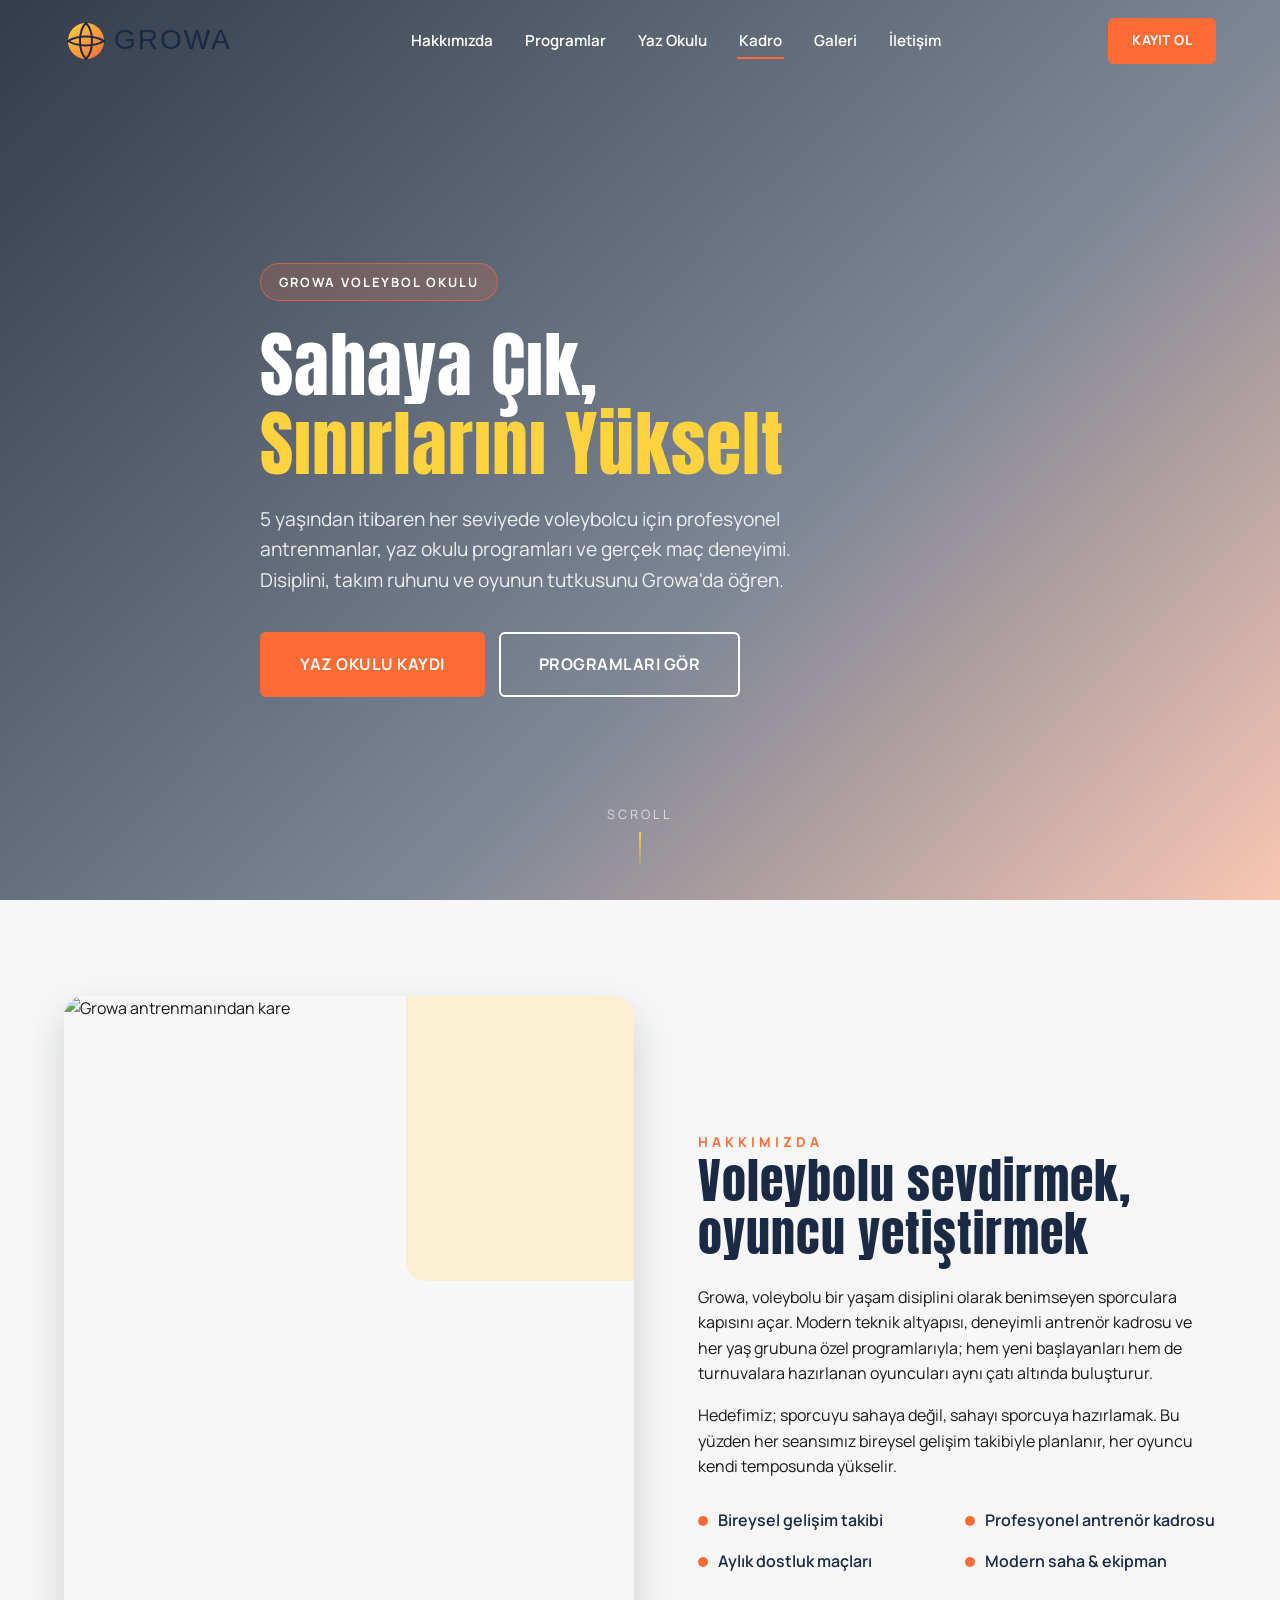
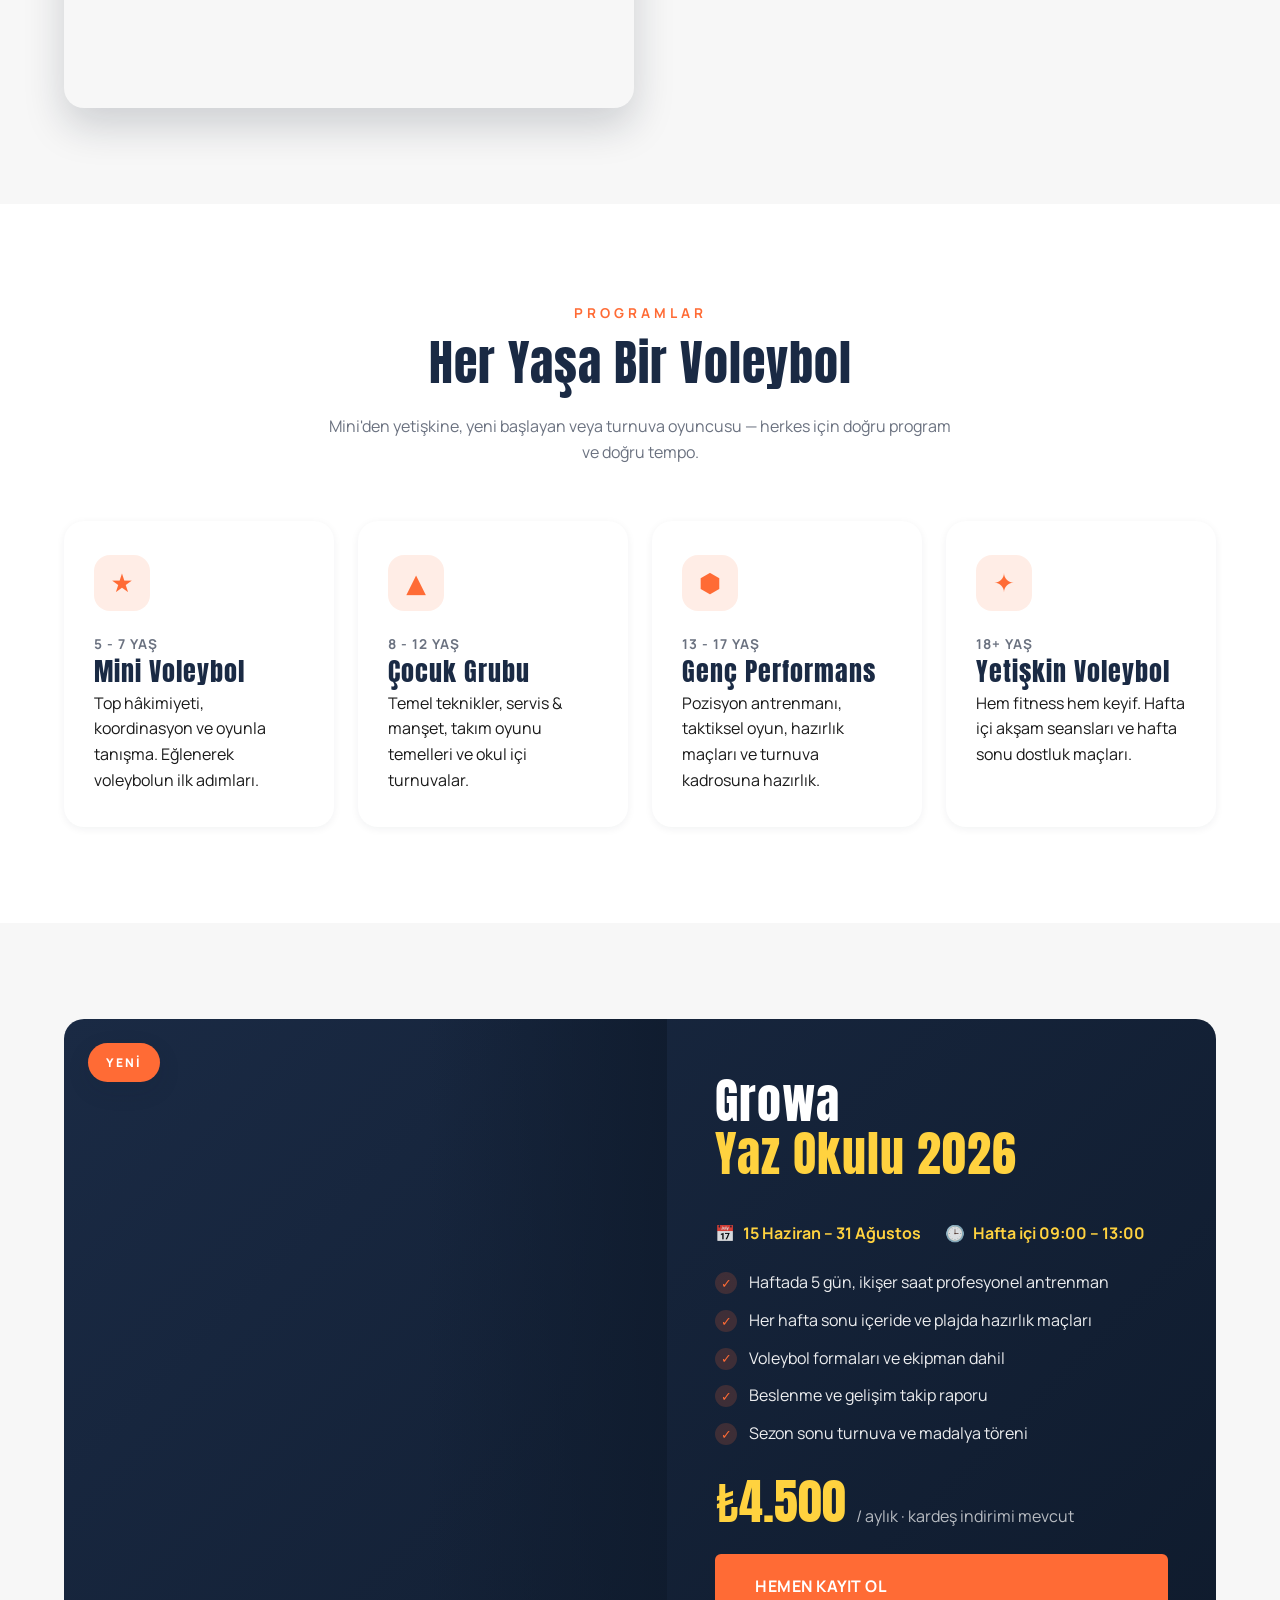
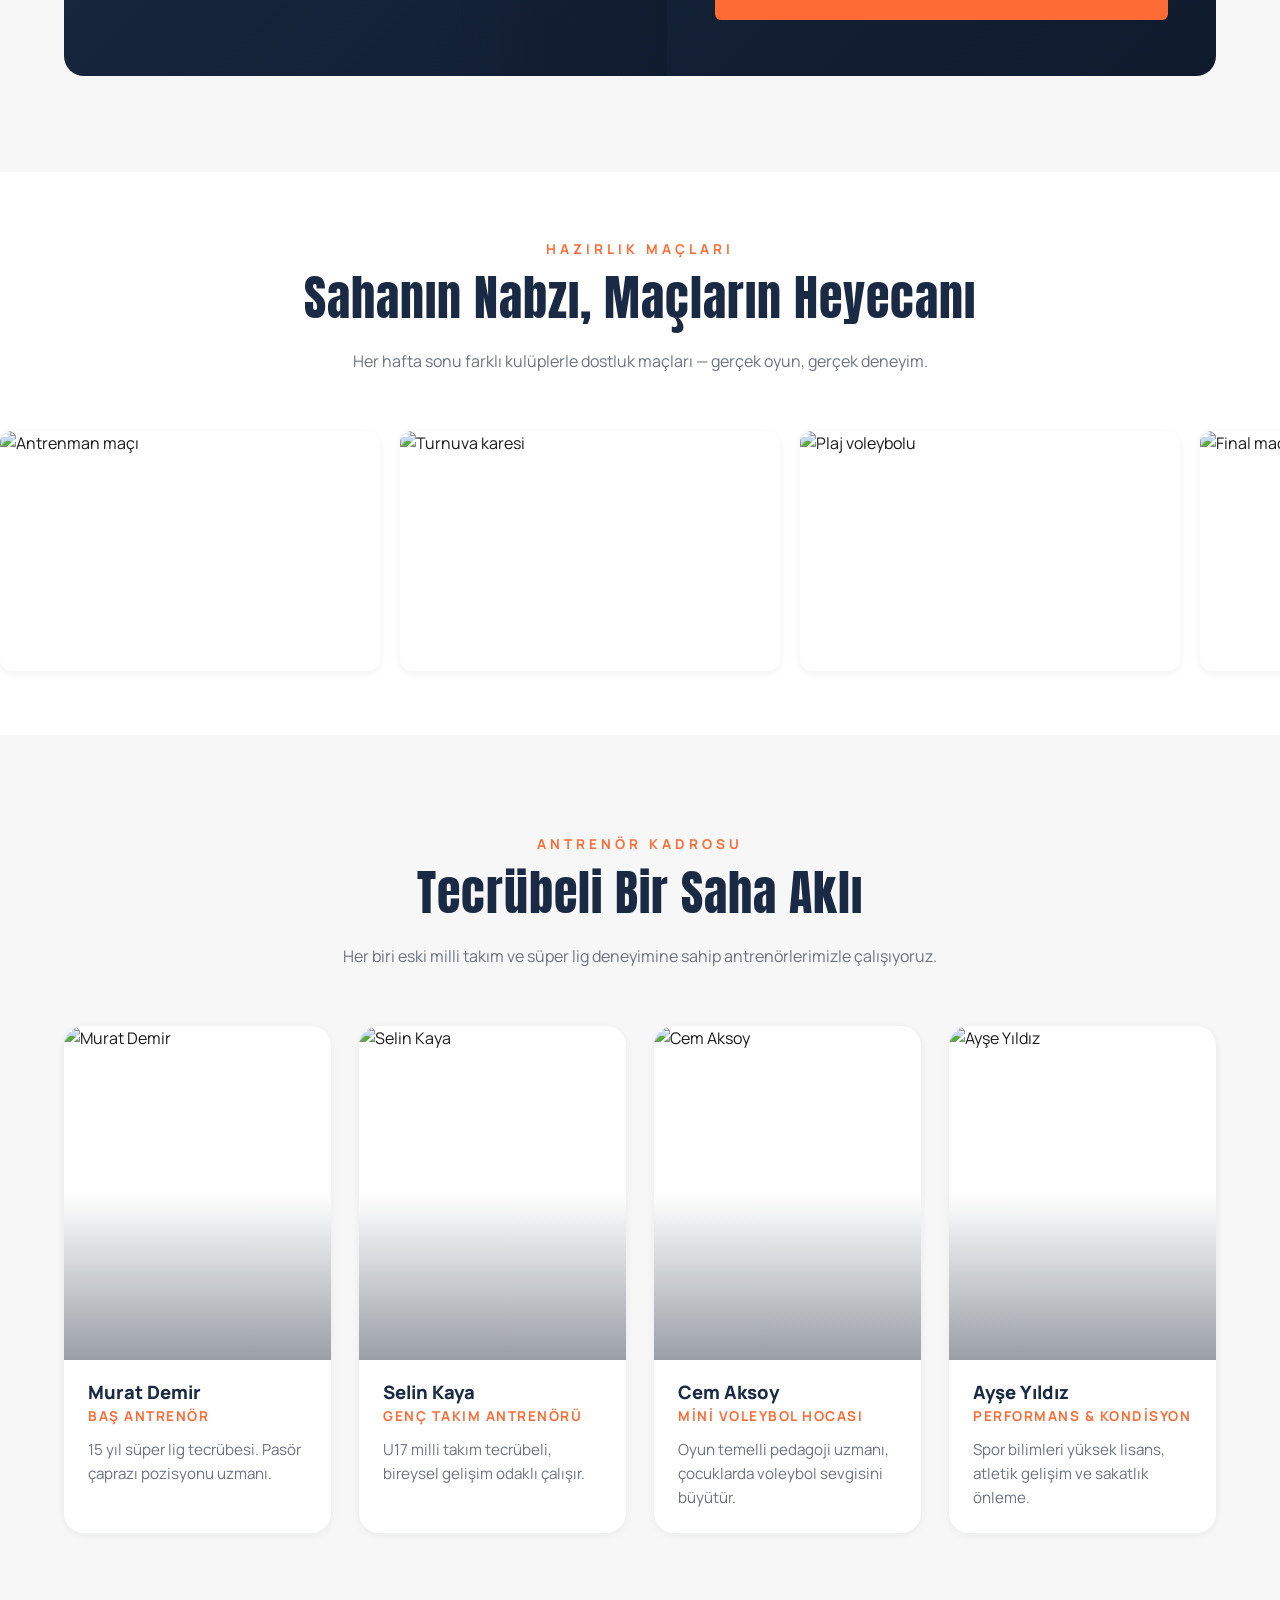
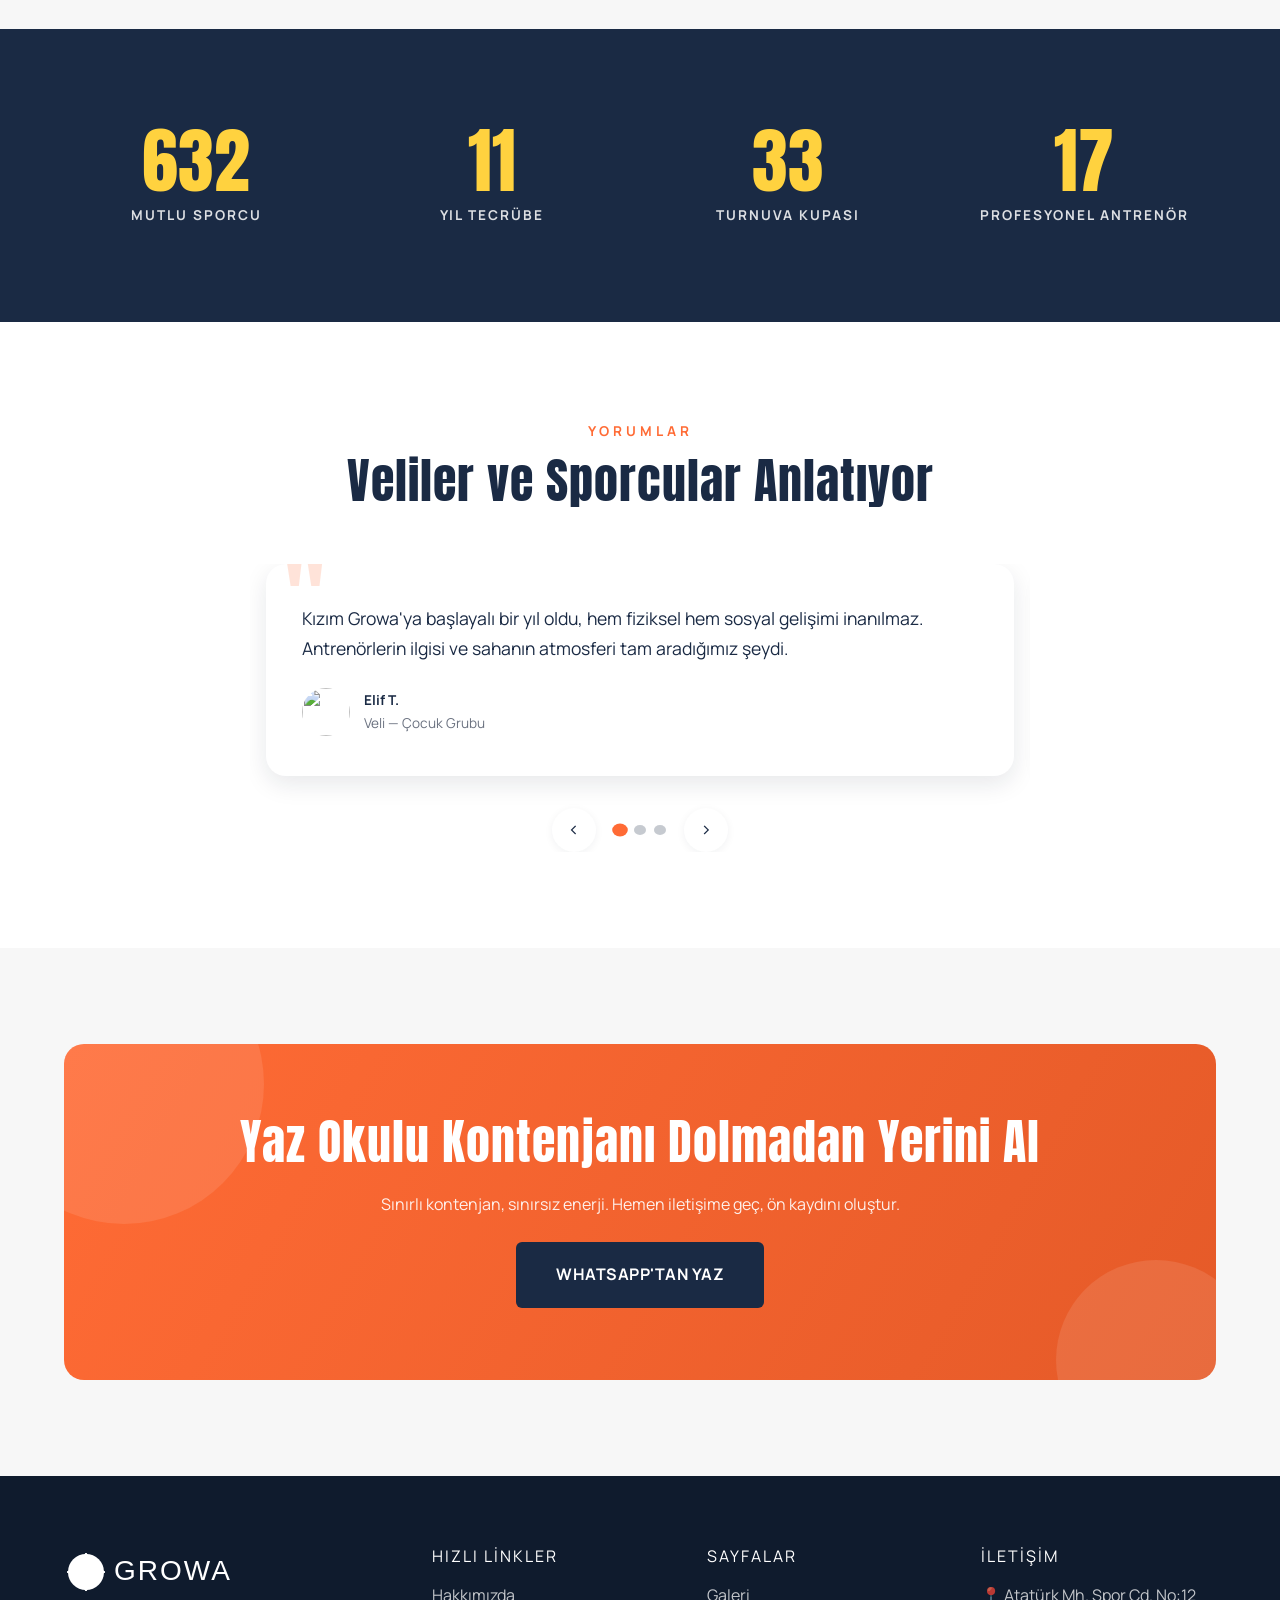
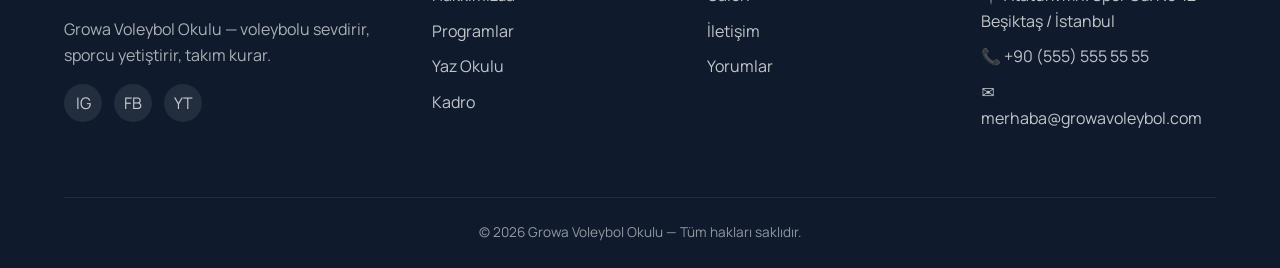
==== index.html @ 10808b4b "feat: Growa Voleybol Okulu statik sitesi (initial) - Hibrit yapı: index.html (scroll), galeri.html (" ====
<!doctype html>
<html lang="tr">
<head>
  <meta charset="utf-8" />
  <meta name="viewport" content="width=device-width, initial-scale=1" />
  <title>Growa Voleybol Okulu — Sahaya Çık, Sınırlarını Yükselt</title>
  <meta name="description" content="Growa Voleybol Okulu — her yaş için profesyonel antrenmanlar, yaz okulu ve hazırlık maçları. Sahaya adım at, voleybolu yaşa." />
  <meta name="theme-color" content="#1A2A44" />

  <link rel="icon" type="image/svg+xml" href="assets/img/logo.svg" />

  <link rel="preconnect" href="https://fonts.googleapis.com">
  <link rel="preconnect" href="https://fonts.gstatic.com" crossorigin>
  <link href="https://fonts.googleapis.com/css2?family=Anton&family=Manrope:wght@400;500;600;700;800&display=swap" rel="stylesheet">

  <link rel="stylesheet" href="assets/css/style.css" />
</head>
<body>

  <!-- ============== NAVBAR ============== -->
  <header class="nav" id="nav">
    <div class="container nav__inner">
      <a href="#hero" class="nav__logo" aria-label="Growa anasayfa">
        <img src="assets/img/logo.svg" alt="Growa" />
      </a>
      <nav class="nav__links" aria-label="Ana menü">
        <a href="#hakkimizda">Hakkımızda</a>
        <a href="#programlar">Programlar</a>
        <a href="#yaz-okulu">Yaz Okulu</a>
        <a href="#kadro">Kadro</a>
        <a href="galeri.html">Galeri</a>
        <a href="iletisim.html">İletişim</a>
      </nav>
      <a href="#yaz-okulu" class="btn btn--primary nav__cta">Kayıt Ol</a>
      <button class="nav__burger" aria-label="Menüyü aç/kapat" aria-expanded="false">
        <span></span><span></span><span></span>
      </button>
    </div>
  </header>

  <!-- ============== HERO ============== -->
  <section class="hero" id="hero">
    <div class="hero__bg" style="background-image:url('https://images.pexels.com/photos/1263348/pexels-photo-1263348.jpeg?auto=compress&cs=tinysrgb&w=1920');"></div>
    <div class="container hero__content">
      <span class="hero__eyebrow reveal">Growa Voleybol Okulu</span>
      <h1 class="reveal" data-delay="1">Sahaya Çık,<br/><span class="accent">Sınırlarını Yükselt</span></h1>
      <p class="hero__lead reveal" data-delay="2">
        5 yaşından itibaren her seviyede voleybolcu için profesyonel antrenmanlar, yaz okulu programları ve
        gerçek maç deneyimi. Disiplini, takım ruhunu ve oyunun tutkusunu Growa'da öğren.
      </p>
      <div class="hero__ctas reveal" data-delay="3">
        <a href="#yaz-okulu" class="btn btn--primary btn--lg">Yaz Okulu Kaydı</a>
        <a href="#programlar" class="btn btn--ghost btn--lg">Programları Gör</a>
      </div>
    </div>
    <div class="hero__scroll" aria-hidden="true">SCROLL</div>
  </section>

  <!-- ============== HAKKIMIZDA ============== -->
  <section class="section" id="hakkimizda">
    <div class="container about">
      <div class="about__media reveal reveal--left">
        <img src="https://images.pexels.com/photos/6203797/pexels-photo-6203797.jpeg?auto=compress&cs=tinysrgb&w=900" alt="Growa antrenmanından kare" />
      </div>
      <div class="about__text reveal reveal--right">
        <span class="eyebrow" style="color:var(--primary);font-weight:700;letter-spacing:4px;text-transform:uppercase;font-size:.85rem;">Hakkımızda</span>
        <h2>Voleybolu sevdirmek,<br/>oyuncu yetiştirmek</h2>
        <p>
          Growa, voleybolu bir yaşam disiplini olarak benimseyen sporculara kapısını açar. Modern teknik altyapısı,
          deneyimli antrenör kadrosu ve her yaş grubuna özel programlarıyla; hem yeni başlayanları hem de
          turnuvalara hazırlanan oyuncuları aynı çatı altında buluşturur.
        </p>
        <p>
          Hedefimiz; sporcuyu sahaya değil, sahayı sporcuya hazırlamak. Bu yüzden her seansımız bireysel gelişim
          takibiyle planlanır, her oyuncu kendi temposunda yükselir.
        </p>
        <ul class="about__highlights">
          <li><span class="dot"></span>Bireysel gelişim takibi</li>
          <li><span class="dot"></span>Profesyonel antrenör kadrosu</li>
          <li><span class="dot"></span>Aylık dostluk maçları</li>
          <li><span class="dot"></span>Modern saha & ekipman</li>
        </ul>
      </div>
    </div>
  </section>

  <!-- ============== PROGRAMLAR ============== -->
  <section class="section" id="programlar" style="background:#fff;">
    <div class="container">
      <div class="section-head">
        <span class="eyebrow">Programlar</span>
        <h2>Her Yaşa Bir Voleybol</h2>
        <p>Mini'den yetişkine, yeni başlayan veya turnuva oyuncusu — herkes için doğru program ve doğru tempo.</p>
      </div>

      <div class="programs">
        <article class="program-card reveal" data-delay="1">
          <div class="icon" aria-hidden="true">★</div>
          <span class="age">5 - 7 Yaş</span>
          <h3>Mini Voleybol</h3>
          <p>Top hâkimiyeti, koordinasyon ve oyunla tanışma. Eğlenerek voleybolun ilk adımları.</p>
        </article>
        <article class="program-card reveal" data-delay="2">
          <div class="icon" aria-hidden="true">▲</div>
          <span class="age">8 - 12 Yaş</span>
          <h3>Çocuk Grubu</h3>
          <p>Temel teknikler, servis & manşet, takım oyunu temelleri ve okul içi turnuvalar.</p>
        </article>
        <article class="program-card reveal" data-delay="3">
          <div class="icon" aria-hidden="true">⬢</div>
          <span class="age">13 - 17 Yaş</span>
          <h3>Genç Performans</h3>
          <p>Pozisyon antrenmanı, taktiksel oyun, hazırlık maçları ve turnuva kadrosuna hazırlık.</p>
        </article>
        <article class="program-card reveal" data-delay="4">
          <div class="icon" aria-hidden="true">✦</div>
          <span class="age">18+ Yaş</span>
          <h3>Yetişkin Voleybol</h3>
          <p>Hem fitness hem keyif. Hafta içi akşam seansları ve hafta sonu dostluk maçları.</p>
        </article>
      </div>
    </div>
  </section>

  <!-- ============== YAZ OKULU ============== -->
  <section class="section" id="yaz-okulu">
    <div class="container">
      <div class="summer reveal reveal--zoom">
        <div class="summer__media" style="background-image:url('https://images.pexels.com/photos/1080884/pexels-photo-1080884.jpeg?auto=compress&cs=tinysrgb&w=1200');">
          <span class="summer__badge">Yeni</span>
        </div>
        <div class="summer__body">
          <h2>Growa <span class="accent">Yaz Okulu 2026</span></h2>
          <div class="meta">
            <span>📅 <b>15 Haziran – 31 Ağustos</b></span>
            <span>🕒 <b>Hafta içi 09:00 – 13:00</b></span>
          </div>
          <ul class="summer__features">
            <li>Haftada 5 gün, ikişer saat profesyonel antrenman</li>
            <li>Her hafta sonu içeride ve plajda hazırlık maçları</li>
            <li>Voleybol formaları ve ekipman dahil</li>
            <li>Beslenme ve gelişim takip raporu</li>
            <li>Sezon sonu turnuva ve madalya töreni</li>
          </ul>
          <div class="summer__price">
            <span class="num">₺4.500</span>
            <span class="lbl">/ aylık · kardeş indirimi mevcut</span>
          </div>
          <a href="iletisim.html" class="btn btn--primary btn--lg btn--pulse">Hemen Kayıt Ol</a>
        </div>
      </div>
    </div>
  </section>

  <!-- ============== HAZIRLIK MAÇLARI MARQUEE ============== -->
  <section class="matches" aria-labelledby="matches-title">
    <div class="container">
      <div class="section-head">
        <span class="eyebrow">Hazırlık Maçları</span>
        <h2 id="matches-title">Sahanın Nabzı, Maçların Heyecanı</h2>
        <p>Her hafta sonu farklı kulüplerle dostluk maçları — gerçek oyun, gerçek deneyim.</p>
      </div>
    </div>
    <div class="marquee" role="list">
      <!-- 8 görsel x 2 (sonsuz akış için duplikat) -->
      <div class="marquee__item" data-label="Açılış maçı · İstanbul"><img src="https://images.pexels.com/photos/9012567/pexels-photo-9012567.jpeg?auto=compress&cs=tinysrgb&w=600" alt="Antrenman maçı" /></div>
      <div class="marquee__item" data-label="U15 turnuvası"><img src="https://images.pexels.com/photos/8224725/pexels-photo-8224725.jpeg?auto=compress&cs=tinysrgb&w=600" alt="Turnuva karesi" /></div>
      <div class="marquee__item" data-label="Plaj voleybolu"><img src="https://images.pexels.com/photos/1080884/pexels-photo-1080884.jpeg?auto=compress&cs=tinysrgb&w=600" alt="Plaj voleybolu" /></div>
      <div class="marquee__item" data-label="Kupa finali"><img src="https://images.pexels.com/photos/6311388/pexels-photo-6311388.jpeg?auto=compress&cs=tinysrgb&w=600" alt="Final maçı" /></div>
      <div class="marquee__item" data-label="Salon maçı"><img src="https://images.pexels.com/photos/9012572/pexels-photo-9012572.jpeg?auto=compress&cs=tinysrgb&w=600" alt="Salon maçı" /></div>
      <div class="marquee__item" data-label="Genç takım"><img src="https://images.pexels.com/photos/9633712/pexels-photo-9633712.jpeg?auto=compress&cs=tinysrgb&w=600" alt="Genç takım" /></div>
      <div class="marquee__item" data-label="Antrenman"><img src="https://images.pexels.com/photos/6203560/pexels-photo-6203560.jpeg?auto=compress&cs=tinysrgb&w=600" alt="Antrenman" /></div>
      <div class="marquee__item" data-label="Smaç anı"><img src="https://images.pexels.com/photos/6203598/pexels-photo-6203598.jpeg?auto=compress&cs=tinysrgb&w=600" alt="Smaç anı" /></div>
      <!-- duplikat -->
      <div class="marquee__item" data-label="Açılış maçı · İstanbul" aria-hidden="true"><img src="https://images.pexels.com/photos/9012567/pexels-photo-9012567.jpeg?auto=compress&cs=tinysrgb&w=600" alt="" /></div>
      <div class="marquee__item" data-label="U15 turnuvası" aria-hidden="true"><img src="https://images.pexels.com/photos/8224725/pexels-photo-8224725.jpeg?auto=compress&cs=tinysrgb&w=600" alt="" /></div>
      <div class="marquee__item" data-label="Plaj voleybolu" aria-hidden="true"><img src="https://images.pexels.com/photos/1080884/pexels-photo-1080884.jpeg?auto=compress&cs=tinysrgb&w=600" alt="" /></div>
      <div class="marquee__item" data-label="Kupa finali" aria-hidden="true"><img src="https://images.pexels.com/photos/6311388/pexels-photo-6311388.jpeg?auto=compress&cs=tinysrgb&w=600" alt="" /></div>
      <div class="marquee__item" data-label="Salon maçı" aria-hidden="true"><img src="https://images.pexels.com/photos/9012572/pexels-photo-9012572.jpeg?auto=compress&cs=tinysrgb&w=600" alt="" /></div>
      <div class="marquee__item" data-label="Genç takım" aria-hidden="true"><img src="https://images.pexels.com/photos/9633712/pexels-photo-9633712.jpeg?auto=compress&cs=tinysrgb&w=600" alt="" /></div>
      <div class="marquee__item" data-label="Antrenman" aria-hidden="true"><img src="https://images.pexels.com/photos/6203560/pexels-photo-6203560.jpeg?auto=compress&cs=tinysrgb&w=600" alt="" /></div>
      <div class="marquee__item" data-label="Smaç anı" aria-hidden="true"><img src="https://images.pexels.com/photos/6203598/pexels-photo-6203598.jpeg?auto=compress&cs=tinysrgb&w=600" alt="" /></div>
    </div>
  </section>

  <!-- ============== ANTRENÖR KADROSU ============== -->
  <section class="section" id="kadro" style="background:var(--bg);">
    <div class="container">
      <div class="section-head">
        <span class="eyebrow">Antrenör Kadrosu</span>
        <h2>Tecrübeli Bir Saha Aklı</h2>
        <p>Her biri eski milli takım ve süper lig deneyimine sahip antrenörlerimizle çalışıyoruz.</p>
      </div>

      <div class="coaches">
        <article class="coach reveal" data-delay="1">
          <div class="coach__photo">
            <img src="https://images.unsplash.com/photo-1535713875002-d1d0cf377fde?auto=format&fit=crop&w=600&q=80" alt="Murat Demir" />
            <div class="coach__social">
              <a href="#" aria-label="Instagram">IG</a>
              <a href="#" aria-label="Twitter">TW</a>
            </div>
          </div>
          <div class="coach__body">
            <h3>Murat Demir</h3>
            <span class="role">Baş Antrenör</span>
            <p>15 yıl süper lig tecrübesi. Pasör çaprazı pozisyonu uzmanı.</p>
          </div>
        </article>

        <article class="coach reveal" data-delay="2">
          <div class="coach__photo">
            <img src="https://images.unsplash.com/photo-1494790108377-be9c29b29330?auto=format&fit=crop&w=600&q=80" alt="Selin Kaya" />
            <div class="coach__social">
              <a href="#" aria-label="Instagram">IG</a>
              <a href="#" aria-label="Twitter">TW</a>
            </div>
          </div>
          <div class="coach__body">
            <h3>Selin Kaya</h3>
            <span class="role">Genç Takım Antrenörü</span>
            <p>U17 milli takım tecrübeli, bireysel gelişim odaklı çalışır.</p>
          </div>
        </article>

        <article class="coach reveal" data-delay="3">
          <div class="coach__photo">
            <img src="https://images.unsplash.com/photo-1500648767791-00dcc994a43e?auto=format&fit=crop&w=600&q=80" alt="Cem Aksoy" />
            <div class="coach__social">
              <a href="#" aria-label="Instagram">IG</a>
              <a href="#" aria-label="Twitter">TW</a>
            </div>
          </div>
          <div class="coach__body">
            <h3>Cem Aksoy</h3>
            <span class="role">Mini Voleybol Hocası</span>
            <p>Oyun temelli pedagoji uzmanı, çocuklarda voleybol sevgisini büyütür.</p>
          </div>
        </article>

        <article class="coach reveal" data-delay="4">
          <div class="coach__photo">
            <img src="https://images.unsplash.com/photo-1573496359142-b8d87734a5a2?auto=format&fit=crop&w=600&q=80" alt="Ayşe Yıldız" />
            <div class="coach__social">
              <a href="#" aria-label="Instagram">IG</a>
              <a href="#" aria-label="Twitter">TW</a>
            </div>
          </div>
          <div class="coach__body">
            <h3>Ayşe Yıldız</h3>
            <span class="role">Performans & Kondisyon</span>
            <p>Spor bilimleri yüksek lisans, atletik gelişim ve sakatlık önleme.</p>
          </div>
        </article>
      </div>
    </div>
  </section>

  <!-- ============== SAYAÇ ============== -->
  <section class="section section--dark" aria-label="Başarılarımız">
    <div class="container">
      <div class="counters">
        <div class="counter reveal">
          <span class="counter__num" data-count-to="650">0</span>
          <span class="counter__lbl">Mutlu Sporcu</span>
        </div>
        <div class="counter reveal" data-delay="1">
          <span class="counter__num" data-count-to="12">0</span>
          <span class="counter__lbl">Yıl Tecrübe</span>
        </div>
        <div class="counter reveal" data-delay="2">
          <span class="counter__num" data-count-to="34">0</span>
          <span class="counter__lbl">Turnuva Kupası</span>
        </div>
        <div class="counter reveal" data-delay="3">
          <span class="counter__num" data-count-to="18">0</span>
          <span class="counter__lbl">Profesyonel Antrenör</span>
        </div>
      </div>
    </div>
  </section>

  <!-- ============== YORUMLAR ============== -->
  <section class="section testimonials" id="yorumlar" style="background:#fff;">
    <div class="container">
      <div class="section-head">
        <span class="eyebrow">Yorumlar</span>
        <h2>Veliler ve Sporcular Anlatıyor</h2>
      </div>

      <div class="testimonial-track">
        <ul class="testimonial-list" id="testimonials">
          <li class="testimonial">
            <blockquote>
              Kızım Growa'ya başlayalı bir yıl oldu, hem fiziksel hem sosyal gelişimi inanılmaz.
              Antrenörlerin ilgisi ve sahanın atmosferi tam aradığımız şeydi.
              <cite>
                <img src="https://images.unsplash.com/photo-1438761681033-6461ffad8d80?auto=format&fit=crop&w=120&q=80" alt="" />
                <span><b>Elif T.</b><span>Veli — Çocuk Grubu</span></span>
              </cite>
            </blockquote>
          </li>
          <li class="testimonial">
            <blockquote>
              Turnuva hazırlık dönemim için Growa'yı seçtim. Pozisyon analizi ve maç simülasyonları
              gerçek farklarını burada gördüm. Kadro çok profesyonel.
              <cite>
                <img src="https://images.unsplash.com/photo-1472099645785-5658abf4ff4e?auto=format&fit=crop&w=120&q=80" alt="" />
                <span><b>Berkay A.</b><span>Sporcu — Genç Performans</span></span>
              </cite>
            </blockquote>
          </li>
          <li class="testimonial">
            <blockquote>
              Yaz okulu programı çocuğumun sezonuna damga vurdu. Hem disiplin hem eğlence dengesi
              harika kurulmuş. Önümüzdeki yıl yine buradayız.
              <cite>
                <img src="https://images.unsplash.com/photo-1544005313-94ddf0286df2?auto=format&fit=crop&w=120&q=80" alt="" />
                <span><b>Deniz K.</b><span>Veli — Yaz Okulu</span></span>
              </cite>
            </blockquote>
          </li>
        </ul>

        <div class="slider-controls">
          <button class="slider-btn" id="prevTestimonial" aria-label="Önceki yorum">‹</button>
          <div class="slider-dots" id="testimonialDots" role="tablist"></div>
          <button class="slider-btn" id="nextTestimonial" aria-label="Sonraki yorum">›</button>
        </div>
      </div>
    </div>
  </section>

  <!-- ============== CTA BANDI ============== -->
  <section class="section">
    <div class="container">
      <div class="cta-band reveal reveal--zoom">
        <h2>Yaz Okulu Kontenjanı Dolmadan Yerini Al</h2>
        <p>Sınırlı kontenjan, sınırsız enerji. Hemen iletişime geç, ön kaydını oluştur.</p>
        <a href="https://wa.me/905555555555?text=Yaz%20Okulu%20kayd%C4%B1%20hakk%C4%B1nda%20bilgi%20almak%20istiyorum" target="_blank" rel="noopener" class="btn btn--dark btn--lg">
          WhatsApp'tan Yaz
        </a>
      </div>
    </div>
  </section>

  <!-- ============== FOOTER ============== -->
  <footer class="footer">
    <div class="container">
      <div class="footer__grid">
        <div class="footer__brand">
          <img src="assets/img/logo.svg" alt="Growa" class="logo-mini" style="filter:brightness(0) invert(1);" />
          <p>Growa Voleybol Okulu — voleybolu sevdirir, sporcu yetiştirir, takım kurar.</p>
          <div class="footer__social">
            <a href="#" aria-label="Instagram">IG</a>
            <a href="#" aria-label="Facebook">FB</a>
            <a href="#" aria-label="YouTube">YT</a>
          </div>
        </div>
        <div>
          <h4>Hızlı Linkler</h4>
          <ul>
            <li><a href="#hakkimizda">Hakkımızda</a></li>
            <li><a href="#programlar">Programlar</a></li>
            <li><a href="#yaz-okulu">Yaz Okulu</a></li>
            <li><a href="#kadro">Kadro</a></li>
          </ul>
        </div>
        <div>
          <h4>Sayfalar</h4>
          <ul>
            <li><a href="galeri.html">Galeri</a></li>
            <li><a href="iletisim.html">İletişim</a></li>
            <li><a href="#yorumlar">Yorumlar</a></li>
          </ul>
        </div>
        <div>
          <h4>İletişim</h4>
          <ul>
            <li>📍 Atatürk Mh. Spor Cd. No:12<br/>Beşiktaş / İstanbul</li>
            <li>📞 +90 (555) 555 55 55</li>
            <li>✉️ merhaba@growavoleybol.com</li>
          </ul>
        </div>
      </div>
      <div class="footer__bottom">
        © <span id="year"></span> Growa Voleybol Okulu — Tüm hakları saklıdır.
      </div>
    </div>
  </footer>

  <script src="assets/js/main.js"></script>
</body>
</html>
---- assets/css/style.css ----
/* =========================================================
   Growa Voleybol Okulu — style.css
   ========================================================= */

/* ---------- Tokens ---------- */
:root {
  --primary: #FF6B35;
  --primary-dark: #E55A28;
  --secondary: #1A2A44;
  --secondary-dark: #0F1B2D;
  --accent: #FFD23F;
  --bg: #F7F7F7;
  --surface: #FFFFFF;
  --text: #1A1A1A;
  --muted: #6B7280;
  --whatsapp: #25D366;

  --radius-sm: 6px;
  --radius-md: 12px;
  --radius-lg: 20px;
  --shadow-sm: 0 2px 8px rgba(15, 27, 45, 0.06);
  --shadow-md: 0 8px 24px rgba(15, 27, 45, 0.10);
  --shadow-lg: 0 18px 40px rgba(15, 27, 45, 0.18);

  --container: 1200px;
  --section-y: 96px;

  --font-display: 'Anton', 'Bebas Neue', Impact, sans-serif;
  --font-body: 'Manrope', system-ui, -apple-system, Segoe UI, Roboto, sans-serif;

  --ease-out: cubic-bezier(0.16, 1, 0.3, 1);
  --ease-bounce: cubic-bezier(0.34, 1.56, 0.64, 1);
}

/* ---------- Reset ---------- */
*, *::before, *::after { box-sizing: border-box; }
html { scroll-behavior: smooth; }
body {
  margin: 0;
  font-family: var(--font-body);
  font-weight: 400;
  font-size: 16px;
  line-height: 1.6;
  color: var(--text);
  background: var(--bg);
  -webkit-font-smoothing: antialiased;
  text-rendering: optimizeLegibility;
}
img { max-width: 100%; display: block; }
a { color: inherit; text-decoration: none; }
button { font: inherit; cursor: pointer; border: none; background: none; color: inherit; }
ul { padding: 0; margin: 0; list-style: none; }
h1, h2, h3, h4 {
  font-family: var(--font-display);
  font-weight: 400;
  letter-spacing: 1px;
  line-height: 1.1;
  margin: 0 0 0.5em;
  color: var(--secondary);
}
h1 { font-size: clamp(2.5rem, 6vw, 4.5rem); }
h2 { font-size: clamp(2rem, 4vw, 3rem); }
h3 { font-size: clamp(1.25rem, 2vw, 1.6rem); }
p { margin: 0 0 1em; }

/* ---------- Layout ---------- */
.container {
  width: 100%;
  max-width: var(--container);
  margin: 0 auto;
  padding: 0 24px;
}
.section {
  padding: var(--section-y) 0;
}
.section--dark {
  background: var(--secondary);
  color: #fff;
}
.section--dark h1, .section--dark h2, .section--dark h3 { color: #fff; }
.section-head {
  text-align: center;
  margin-bottom: 56px;
}
.section-head .eyebrow {
  display: inline-block;
  color: var(--primary);
  font-weight: 700;
  letter-spacing: 4px;
  text-transform: uppercase;
  font-size: 0.85rem;
  margin-bottom: 12px;
}
.section-head p {
  color: var(--muted);
  max-width: 640px;
  margin: 0 auto;
}
.section--dark .section-head p { color: rgba(255, 255, 255, 0.75); }

/* ---------- Buttons ---------- */
.btn {
  display: inline-flex;
  align-items: center;
  gap: 10px;
  padding: 14px 28px;
  border-radius: var(--radius-sm);
  font-weight: 700;
  font-size: 0.95rem;
  letter-spacing: 0.5px;
  text-transform: uppercase;
  transition: transform 0.25s var(--ease-out), background 0.25s, box-shadow 0.25s, color 0.25s;
  border: 2px solid transparent;
  white-space: nowrap;
}
.btn--primary { background: var(--primary); color: #fff; }
.btn--primary:hover { background: var(--primary-dark); transform: translateY(-2px); box-shadow: var(--shadow-md); }
.btn--ghost { border-color: #fff; color: #fff; }
.btn--ghost:hover { background: #fff; color: var(--secondary); transform: translateY(-2px); }
.btn--dark { background: var(--secondary); color: #fff; }
.btn--dark:hover { background: var(--secondary-dark); transform: translateY(-2px); box-shadow: var(--shadow-md); }
.btn--whatsapp { background: var(--whatsapp); color: #fff; }
.btn--whatsapp:hover { filter: brightness(1.05); transform: translateY(-2px); box-shadow: var(--shadow-md); }
.btn--lg { padding: 18px 38px; font-size: 1rem; }
.btn--pulse { animation: pulse 2.4s var(--ease-out) infinite; }

@keyframes pulse {
  0%, 100% { box-shadow: 0 0 0 0 rgba(255, 107, 53, 0.55); transform: translateY(0); }
  50% { box-shadow: 0 0 0 16px rgba(255, 107, 53, 0); transform: translateY(-2px); }
}

/* ---------- Navbar ---------- */
.nav {
  position: fixed;
  top: 0;
  left: 0;
  right: 0;
  z-index: 100;
  padding: 18px 0;
  transition: background 0.3s var(--ease-out), padding 0.3s, box-shadow 0.3s;
  background: transparent;
}
.nav.scrolled {
  background: rgba(26, 42, 68, 0.96);
  backdrop-filter: saturate(180%) blur(8px);
  padding: 12px 0;
  box-shadow: var(--shadow-md);
}
.nav__inner {
  display: flex;
  align-items: center;
  justify-content: space-between;
  gap: 24px;
}
.nav__logo {
  display: flex;
  align-items: center;
  height: 40px;
}
.nav__logo svg { height: 100%; width: auto; }
.nav.scrolled .nav__logo svg text { fill: #fff; transition: fill 0.3s; }
.nav.scrolled .nav__logo svg path { stroke: #fff; transition: stroke 0.3s; }

.nav__links {
  display: flex;
  gap: 28px;
  align-items: center;
}
.nav__links a {
  color: #fff;
  font-weight: 600;
  font-size: 0.95rem;
  position: relative;
  padding: 6px 2px;
  transition: color 0.2s;
}
.nav__links a::after {
  content: '';
  position: absolute;
  left: 0; right: 0; bottom: 0;
  height: 2px;
  background: var(--primary);
  transform: scaleX(0);
  transform-origin: right;
  transition: transform 0.3s var(--ease-out);
}
.nav__links a:hover::after,
.nav__links a.active::after { transform: scaleX(1); transform-origin: left; }

.nav__cta { padding: 10px 22px; font-size: 0.85rem; }

.nav__burger {
  display: none;
  width: 40px;
  height: 40px;
  flex-direction: column;
  justify-content: center;
  align-items: center;
  gap: 5px;
}
.nav__burger span {
  width: 24px;
  height: 2px;
  background: #fff;
  border-radius: 2px;
  transition: transform 0.3s, opacity 0.2s;
}
.nav__burger.is-open span:nth-child(1) { transform: translateY(7px) rotate(45deg); }
.nav__burger.is-open span:nth-child(2) { opacity: 0; }
.nav__burger.is-open span:nth-child(3) { transform: translateY(-7px) rotate(-45deg); }

/* ---------- Hero ---------- */
.hero {
  position: relative;
  min-height: 100vh;
  display: flex;
  align-items: center;
  color: #fff;
  overflow: hidden;
  isolation: isolate;
}
.hero__bg {
  position: absolute;
  inset: 0;
  background-size: cover;
  background-position: center;
  z-index: -2;
  animation: kenburns 18s ease-in-out infinite alternate;
}
.hero::before {
  content: '';
  position: absolute;
  inset: 0;
  background: linear-gradient(135deg, rgba(15, 27, 45, 0.85), rgba(26, 42, 68, 0.55) 60%, rgba(255, 107, 53, 0.35));
  z-index: -1;
}
@keyframes kenburns {
  0% { transform: scale(1) translate(0, 0); }
  100% { transform: scale(1.12) translate(-2%, -1%); }
}
.hero__content {
  max-width: 760px;
  padding: 120px 0 60px;
}
.hero__eyebrow {
  display: inline-block;
  background: rgba(255, 107, 53, 0.18);
  border: 1px solid rgba(255, 107, 53, 0.6);
  color: #fff;
  padding: 8px 18px;
  border-radius: 100px;
  font-size: 0.8rem;
  font-weight: 700;
  letter-spacing: 2px;
  text-transform: uppercase;
  margin-bottom: 24px;
}
.hero h1 {
  color: #fff;
  margin-bottom: 20px;
}
.hero h1 .accent { color: var(--accent); }
.hero__lead {
  font-size: clamp(1.05rem, 1.5vw, 1.25rem);
  color: rgba(255, 255, 255, 0.88);
  max-width: 560px;
  margin-bottom: 36px;
}
.hero__ctas {
  display: flex;
  flex-wrap: wrap;
  gap: 14px;
}
.hero__scroll {
  position: absolute;
  bottom: 32px;
  left: 50%;
  transform: translateX(-50%);
  color: rgba(255, 255, 255, 0.7);
  font-size: 0.8rem;
  letter-spacing: 3px;
  text-transform: uppercase;
  display: flex;
  flex-direction: column;
  align-items: center;
  gap: 8px;
}
.hero__scroll::after {
  content: '';
  width: 2px;
  height: 36px;
  background: linear-gradient(to bottom, var(--accent), transparent);
  animation: scrollHint 2s ease-in-out infinite;
}
@keyframes scrollHint {
  0% { transform: translateY(-10px); opacity: 0; }
  50% { opacity: 1; }
  100% { transform: translateY(10px); opacity: 0; }
}

/* ---------- Reveal animations ---------- */
.reveal {
  opacity: 0;
  transform: translateY(40px);
  transition: opacity 0.8s var(--ease-out), transform 0.8s var(--ease-out);
}
.reveal.is-visible { opacity: 1; transform: translateY(0); }
.reveal--left { transform: translateX(-60px); }
.reveal--left.is-visible { transform: translateX(0); }
.reveal--right { transform: translateX(60px); }
.reveal--right.is-visible { transform: translateX(0); }
.reveal--zoom { transform: scale(0.92); }
.reveal--zoom.is-visible { transform: scale(1); }
.reveal[data-delay="1"] { transition-delay: 0.1s; }
.reveal[data-delay="2"] { transition-delay: 0.2s; }
.reveal[data-delay="3"] { transition-delay: 0.3s; }
.reveal[data-delay="4"] { transition-delay: 0.4s; }

/* ---------- Hakkımızda ---------- */
.about {
  display: grid;
  grid-template-columns: 1.1fr 1fr;
  gap: 64px;
  align-items: center;
}
.about__media {
  position: relative;
  border-radius: var(--radius-lg);
  overflow: hidden;
  box-shadow: var(--shadow-lg);
  aspect-ratio: 4 / 5;
}
.about__media img { width: 100%; height: 100%; object-fit: cover; transition: transform 1.2s var(--ease-out); }
.about__media:hover img { transform: scale(1.05); }
.about__media::after {
  content: '';
  position: absolute;
  inset: -20px -20px 60% 60%;
  background: var(--accent);
  z-index: -1;
  border-radius: var(--radius-lg);
  opacity: 0.2;
}
.about__highlights {
  display: grid;
  grid-template-columns: repeat(2, 1fr);
  gap: 16px;
  margin-top: 28px;
}
.about__highlights li {
  display: flex;
  align-items: center;
  gap: 10px;
  font-weight: 600;
  color: var(--secondary);
}
.about__highlights .dot {
  width: 10px;
  height: 10px;
  border-radius: 50%;
  background: var(--primary);
  flex-shrink: 0;
}

/* ---------- Programlar ---------- */
.programs {
  display: grid;
  grid-template-columns: repeat(auto-fit, minmax(240px, 1fr));
  gap: 24px;
}
.program-card {
  background: var(--surface);
  border-radius: var(--radius-lg);
  padding: 32px 28px;
  box-shadow: var(--shadow-sm);
  border: 2px solid transparent;
  transition: transform 0.35s var(--ease-out), border-color 0.3s, box-shadow 0.35s;
  position: relative;
  overflow: hidden;
}
.program-card::before {
  content: '';
  position: absolute;
  inset: 0;
  background: linear-gradient(135deg, var(--primary), var(--accent));
  opacity: 0;
  transition: opacity 0.35s;
  z-index: 0;
}
.program-card > * { position: relative; z-index: 1; transition: color 0.3s; }
.program-card:hover {
  transform: translateY(-10px);
  border-color: var(--primary);
  box-shadow: var(--shadow-lg);
}
.program-card .icon {
  width: 56px;
  height: 56px;
  border-radius: 16px;
  background: rgba(255, 107, 53, 0.12);
  color: var(--primary);
  display: grid;
  place-items: center;
  margin-bottom: 20px;
  font-size: 1.6rem;
  transition: transform 0.5s var(--ease-bounce), background 0.3s, color 0.3s;
}
.program-card:hover .icon {
  transform: rotate(-12deg) scale(1.1);
  background: rgba(255, 255, 255, 0.25);
  color: #fff;
}
.program-card h3 { color: var(--secondary); margin-bottom: 6px; }
.program-card .age { color: var(--muted); font-weight: 700; font-size: 0.85rem; letter-spacing: 1px; text-transform: uppercase; margin-bottom: 14px; }
.program-card p { color: var(--text); margin: 0; }
.program-card:hover::before { opacity: 1; }
.program-card:hover h3,
.program-card:hover .age,
.program-card:hover p { color: #fff; }
.program-card:hover .age { color: rgba(255, 255, 255, 0.85); }

/* ---------- Yaz Okulu ---------- */
.summer {
  background: linear-gradient(135deg, var(--secondary), var(--secondary-dark));
  color: #fff;
  border-radius: var(--radius-lg);
  overflow: hidden;
  display: grid;
  grid-template-columns: 1.1fr 1fr;
  gap: 0;
  position: relative;
}
.summer__media {
  position: relative;
  min-height: 520px;
  background-size: cover;
  background-position: center;
}
.summer__media::after {
  content: '';
  position: absolute;
  inset: 0;
  background: linear-gradient(90deg, transparent 60%, rgba(15, 27, 45, 0.85));
}
.summer__badge {
  position: absolute;
  top: 24px;
  left: 24px;
  background: var(--primary);
  color: #fff;
  padding: 10px 18px;
  border-radius: 100px;
  font-weight: 800;
  letter-spacing: 2px;
  text-transform: uppercase;
  font-size: 0.75rem;
  z-index: 2;
  box-shadow: var(--shadow-md);
}
.summer__body {
  padding: 56px 48px;
  display: flex;
  flex-direction: column;
  justify-content: center;
}
.summer__body h2 { color: #fff; }
.summer__body h2 .accent { color: var(--accent); display: block; }
.summer__body .meta {
  display: flex;
  gap: 24px;
  flex-wrap: wrap;
  margin: 16px 0 24px;
  color: rgba(255, 255, 255, 0.85);
  font-weight: 600;
}
.summer__body .meta span { display: inline-flex; gap: 8px; align-items: center; }
.summer__body .meta b { color: var(--accent); }
.summer__features {
  display: grid;
  gap: 12px;
  margin-bottom: 32px;
}
.summer__features li {
  display: flex;
  gap: 12px;
  align-items: flex-start;
  color: rgba(255, 255, 255, 0.92);
}
.summer__features li::before {
  content: '✓';
  color: var(--primary);
  font-weight: 800;
  flex-shrink: 0;
  width: 22px;
  height: 22px;
  background: rgba(255, 107, 53, 0.18);
  border-radius: 50%;
  display: grid;
  place-items: center;
  font-size: 0.8rem;
  margin-top: 2px;
}
.summer__price {
  display: flex;
  align-items: baseline;
  gap: 10px;
  margin-bottom: 24px;
}
.summer__price .num {
  font-family: var(--font-display);
  font-size: 3rem;
  color: var(--accent);
  line-height: 1;
}
.summer__price .lbl { color: rgba(255, 255, 255, 0.7); }

/* ---------- Hazırlık Maçları Marquee ---------- */
.matches { padding: 64px 0; background: #fff; overflow: hidden; }
.marquee {
  display: flex;
  gap: 20px;
  width: max-content;
  animation: marquee 50s linear infinite;
}
.marquee:hover { animation-play-state: paused; }
.marquee__item {
  width: 380px;
  height: 240px;
  border-radius: var(--radius-md);
  overflow: hidden;
  position: relative;
  flex-shrink: 0;
  box-shadow: var(--shadow-sm);
}
.marquee__item img {
  width: 100%;
  height: 100%;
  object-fit: cover;
  transition: transform 0.6s var(--ease-out);
}
.marquee__item::after {
  content: attr(data-label);
  position: absolute;
  left: 0; right: 0; bottom: 0;
  padding: 14px 18px;
  background: linear-gradient(transparent, rgba(15, 27, 45, 0.85));
  color: #fff;
  font-weight: 700;
  letter-spacing: 1px;
  text-transform: uppercase;
  font-size: 0.85rem;
  opacity: 0;
  transform: translateY(10px);
  transition: opacity 0.3s, transform 0.3s;
}
.marquee__item:hover img { transform: scale(1.08); }
.marquee__item:hover::after { opacity: 1; transform: translateY(0); }
@keyframes marquee {
  0% { transform: translateX(0); }
  100% { transform: translateX(-50%); }
}

/* ---------- Antrenör Kadrosu ---------- */
.coaches {
  display: grid;
  grid-template-columns: repeat(auto-fit, minmax(260px, 1fr));
  gap: 28px;
}
.coach {
  background: var(--surface);
  border-radius: var(--radius-lg);
  overflow: hidden;
  box-shadow: var(--shadow-sm);
  transition: transform 0.35s var(--ease-out), box-shadow 0.35s;
}
.coach:hover { transform: translateY(-8px); box-shadow: var(--shadow-lg); }
.coach__photo {
  position: relative;
  aspect-ratio: 4 / 5;
  overflow: hidden;
}
.coach__photo img {
  width: 100%; height: 100%;
  object-fit: cover;
  transition: transform 0.6s var(--ease-out);
}
.coach:hover .coach__photo img { transform: scale(1.06); }
.coach__photo::after {
  content: '';
  position: absolute;
  inset: 0;
  background: linear-gradient(180deg, transparent 50%, rgba(15, 27, 45, 0.7));
  opacity: 0.6;
  transition: opacity 0.3s;
}
.coach:hover .coach__photo::after { opacity: 0.85; }
.coach__social {
  position: absolute;
  left: 20px;
  bottom: -40px;
  display: flex;
  gap: 10px;
  opacity: 0;
  transition: bottom 0.4s var(--ease-out), opacity 0.3s;
  z-index: 2;
}
.coach:hover .coach__social { bottom: 20px; opacity: 1; }
.coach__social a {
  width: 36px;
  height: 36px;
  border-radius: 50%;
  background: var(--primary);
  color: #fff;
  display: grid;
  place-items: center;
  transition: background 0.2s, transform 0.2s;
  font-size: 0.9rem;
}
.coach__social a:hover { background: var(--accent); color: var(--secondary); transform: translateY(-3px); }
.coach__body { padding: 22px 24px; }
.coach__body h3 { margin-bottom: 4px; font-family: var(--font-body); font-weight: 800; font-size: 1.15rem; letter-spacing: 0; }
.coach__body .role { color: var(--primary); font-weight: 700; font-size: 0.85rem; letter-spacing: 1.5px; text-transform: uppercase; margin-bottom: 10px; display: block; }
.coach__body p { color: var(--muted); margin: 0; font-size: 0.95rem; }

/* ---------- Sayaç ---------- */
.counters {
  display: grid;
  grid-template-columns: repeat(auto-fit, minmax(180px, 1fr));
  gap: 32px;
  text-align: center;
}
.counter__num {
  font-family: var(--font-display);
  font-size: clamp(3rem, 6vw, 4.5rem);
  color: var(--accent);
  line-height: 1;
  display: block;
  margin-bottom: 8px;
}
.counter__lbl {
  display: block;
  color: rgba(255, 255, 255, 0.85);
  letter-spacing: 2px;
  text-transform: uppercase;
  font-size: 0.85rem;
  font-weight: 700;
}

/* ---------- Yorumlar ---------- */
.testimonials { position: relative; }
.testimonial-track {
  position: relative;
  max-width: 780px;
  margin: 0 auto;
  overflow: hidden;
}
.testimonial-list {
  display: flex;
  transition: transform 0.6s var(--ease-out);
}
.testimonial {
  flex: 0 0 100%;
  padding: 0 16px;
}
.testimonial blockquote {
  background: var(--surface);
  border-radius: var(--radius-lg);
  padding: 40px 36px;
  box-shadow: var(--shadow-md);
  margin: 0;
  position: relative;
  font-size: 1.1rem;
  color: var(--secondary);
  line-height: 1.7;
}
.testimonial blockquote::before {
  content: '"';
  font-family: var(--font-display);
  font-size: 6rem;
  position: absolute;
  top: -14px;
  left: 18px;
  color: var(--primary);
  opacity: 0.18;
  line-height: 1;
}
.testimonial cite {
  display: flex;
  align-items: center;
  gap: 14px;
  margin-top: 24px;
  font-style: normal;
}
.testimonial cite img {
  width: 48px; height: 48px;
  border-radius: 50%;
  object-fit: cover;
}
.testimonial cite b {
  display: block;
  color: var(--secondary);
  font-weight: 700;
}
.testimonial cite span {
  color: var(--muted);
  font-size: 0.85rem;
}

.slider-controls {
  display: flex;
  justify-content: center;
  align-items: center;
  gap: 18px;
  margin-top: 32px;
}
.slider-btn {
  width: 44px; height: 44px;
  border-radius: 50%;
  background: var(--surface);
  color: var(--secondary);
  display: grid;
  place-items: center;
  box-shadow: var(--shadow-sm);
  transition: background 0.25s, color 0.25s, transform 0.25s;
  font-size: 1.2rem;
}
.slider-btn:hover { background: var(--primary); color: #fff; transform: scale(1.08); }
.slider-dots {
  display: flex;
  gap: 8px;
}
.slider-dots button {
  width: 10px; height: 10px;
  border-radius: 50%;
  background: rgba(26, 42, 68, 0.25);
  transition: background 0.25s, transform 0.25s;
}
.slider-dots button.active { background: var(--primary); transform: scale(1.3); }

/* ---------- CTA Bandı ---------- */
.cta-band {
  background: linear-gradient(120deg, var(--primary), var(--primary-dark));
  color: #fff;
  text-align: center;
  padding: 72px 24px;
  border-radius: var(--radius-lg);
  position: relative;
  overflow: hidden;
}
.cta-band::before, .cta-band::after {
  content: '';
  position: absolute;
  border-radius: 50%;
  background: rgba(255, 255, 255, 0.1);
}
.cta-band::before { width: 280px; height: 280px; top: -100px; left: -80px; }
.cta-band::after { width: 200px; height: 200px; bottom: -80px; right: -40px; }
.cta-band > * { position: relative; z-index: 1; }
.cta-band h2 { color: #fff; }
.cta-band p { color: rgba(255, 255, 255, 0.9); max-width: 560px; margin: 0 auto 24px; }

/* ---------- Footer ---------- */
.footer {
  background: var(--secondary-dark);
  color: rgba(255, 255, 255, 0.75);
  padding: 72px 0 24px;
}
.footer__grid {
  display: grid;
  grid-template-columns: 1.4fr 1fr 1fr 1fr;
  gap: 40px;
  margin-bottom: 56px;
}
.footer h4 {
  color: #fff;
  font-family: var(--font-body);
  font-size: 1rem;
  letter-spacing: 2px;
  text-transform: uppercase;
  margin-bottom: 18px;
}
.footer ul li { margin-bottom: 10px; }
.footer ul a:hover { color: var(--accent); }
.footer__brand p { color: rgba(255, 255, 255, 0.65); }
.footer__brand .logo-mini { display: inline-block; margin-bottom: 14px; }
.footer__social { display: flex; gap: 12px; margin-top: 16px; }
.footer__social a {
  width: 38px; height: 38px;
  display: grid;
  place-items: center;
  border-radius: 50%;
  background: rgba(255, 255, 255, 0.08);
  transition: background 0.25s, transform 0.25s;
}
.footer__social a:hover { background: var(--primary); transform: translateY(-3px); }
.footer__bottom {
  border-top: 1px solid rgba(255, 255, 255, 0.08);
  padding-top: 24px;
  text-align: center;
  font-size: 0.85rem;
  color: rgba(255, 255, 255, 0.55);
}

/* ---------- Sayfa Banner (galeri / iletişim) ---------- */
.page-banner {
  background: linear-gradient(135deg, var(--secondary), var(--secondary-dark));
  color: #fff;
  padding: 180px 0 72px;
  text-align: center;
  position: relative;
  overflow: hidden;
}
.page-banner::before {
  content: '';
  position: absolute;
  inset: 0;
  background-image: radial-gradient(circle at 20% 30%, rgba(255, 107, 53, 0.18), transparent 40%),
                    radial-gradient(circle at 80% 70%, rgba(255, 210, 63, 0.12), transparent 50%);
}
.page-banner h1 { color: #fff; }
.page-banner p { color: rgba(255, 255, 255, 0.8); max-width: 560px; margin: 0 auto; }

/* ---------- Galeri ---------- */
.gallery-filters {
  display: flex;
  flex-wrap: wrap;
  justify-content: center;
  gap: 10px;
  margin-bottom: 40px;
}
.gallery-filters button {
  padding: 10px 22px;
  border-radius: 100px;
  background: var(--surface);
  color: var(--secondary);
  font-weight: 700;
  font-size: 0.85rem;
  letter-spacing: 1px;
  text-transform: uppercase;
  border: 2px solid transparent;
  box-shadow: var(--shadow-sm);
  transition: background 0.25s, color 0.25s, border-color 0.25s, transform 0.2s;
}
.gallery-filters button:hover { transform: translateY(-2px); border-color: var(--primary); }
.gallery-filters button.active { background: var(--primary); color: #fff; border-color: var(--primary); }

.gallery-grid {
  display: grid;
  grid-template-columns: repeat(auto-fill, minmax(280px, 1fr));
  gap: 18px;
}
.gallery-item {
  position: relative;
  border-radius: var(--radius-md);
  overflow: hidden;
  cursor: zoom-in;
  aspect-ratio: 4 / 3;
  background: var(--secondary);
  transition: transform 0.35s var(--ease-out);
}
.gallery-item img {
  width: 100%; height: 100%;
  object-fit: cover;
  transition: transform 0.6s var(--ease-out), opacity 0.3s;
}
.gallery-item::after {
  content: '⤢';
  position: absolute;
  top: 50%; left: 50%;
  width: 56px; height: 56px;
  border-radius: 50%;
  background: var(--primary);
  color: #fff;
  display: grid;
  place-items: center;
  font-size: 1.4rem;
  transform: translate(-50%, -50%) scale(0);
  transition: transform 0.35s var(--ease-bounce);
}
.gallery-item:hover img { transform: scale(1.08); opacity: 0.7; }
.gallery-item:hover::after { transform: translate(-50%, -50%) scale(1); }
.gallery-item.is-hidden { display: none; }

/* Lightbox */
.lightbox {
  position: fixed;
  inset: 0;
  z-index: 200;
  background: rgba(15, 27, 45, 0.94);
  display: none;
  align-items: center;
  justify-content: center;
  opacity: 0;
  transition: opacity 0.3s;
}
.lightbox.is-open { display: flex; opacity: 1; }
.lightbox img {
  max-width: 92vw;
  max-height: 86vh;
  border-radius: var(--radius-md);
  box-shadow: var(--shadow-lg);
}
.lightbox__btn {
  position: absolute;
  width: 52px; height: 52px;
  border-radius: 50%;
  background: rgba(255, 255, 255, 0.1);
  color: #fff;
  display: grid;
  place-items: center;
  font-size: 1.5rem;
  transition: background 0.2s, transform 0.2s;
}
.lightbox__btn:hover { background: var(--primary); transform: scale(1.08); }
.lightbox__close { top: 24px; right: 24px; }
.lightbox__prev { left: 24px; top: 50%; transform: translateY(-50%); }
.lightbox__next { right: 24px; top: 50%; transform: translateY(-50%); }
.lightbox__prev:hover, .lightbox__next:hover { transform: translateY(-50%) scale(1.08); }

/* ---------- İletişim ---------- */
.contact-cards {
  display: grid;
  grid-template-columns: 1fr 1fr;
  gap: 24px;
  margin-bottom: 56px;
}
.contact-card {
  border-radius: var(--radius-lg);
  padding: 44px 36px;
  text-align: center;
  color: #fff;
  position: relative;
  overflow: hidden;
  transition: transform 0.35s var(--ease-out), box-shadow 0.35s;
}
.contact-card:hover { transform: translateY(-8px) scale(1.02); box-shadow: var(--shadow-lg); }
.contact-card .icon {
  width: 72px; height: 72px;
  border-radius: 50%;
  background: rgba(255, 255, 255, 0.18);
  display: grid;
  place-items: center;
  font-size: 1.8rem;
  margin: 0 auto 20px;
  transition: transform 0.5s var(--ease-bounce);
}
.contact-card:hover .icon { transform: rotate(-12deg) scale(1.08); }
.contact-card h3 { color: #fff; margin-bottom: 6px; }
.contact-card p { color: rgba(255, 255, 255, 0.92); margin-bottom: 20px; }
.contact-card .value { display: block; font-weight: 700; font-size: 1.05rem; margin-bottom: 14px; }
.contact-card--whatsapp { background: linear-gradient(135deg, var(--whatsapp), #1faa53); }
.contact-card--mail { background: linear-gradient(135deg, var(--primary), var(--primary-dark)); }

.info-grid {
  display: grid;
  grid-template-columns: repeat(auto-fit, minmax(220px, 1fr));
  gap: 18px;
  margin-bottom: 56px;
}
.info-card {
  background: var(--surface);
  border-radius: var(--radius-md);
  padding: 28px 26px;
  box-shadow: var(--shadow-sm);
  transition: transform 0.3s;
}
.info-card:hover { transform: translateY(-4px); box-shadow: var(--shadow-md); }
.info-card .icon {
  width: 44px; height: 44px;
  border-radius: 12px;
  background: rgba(255, 107, 53, 0.12);
  color: var(--primary);
  display: grid;
  place-items: center;
  font-size: 1.2rem;
  margin-bottom: 14px;
}
.info-card h4 {
  font-family: var(--font-body);
  font-size: 0.85rem;
  letter-spacing: 2px;
  text-transform: uppercase;
  color: var(--muted);
  margin-bottom: 6px;
}
.info-card p { margin: 0; color: var(--secondary); font-weight: 600; }

.hours-table { width: 100%; border-collapse: collapse; }
.hours-table tr { border-bottom: 1px solid rgba(15, 27, 45, 0.08); }
.hours-table tr:last-child { border-bottom: 0; }
.hours-table td { padding: 12px 0; }
.hours-table td:first-child { font-weight: 700; color: var(--secondary); }
.hours-table td:last-child { text-align: right; color: var(--muted); }

.map-wrap {
  position: relative;
  padding-bottom: 45%;
  border-radius: var(--radius-lg);
  overflow: hidden;
  box-shadow: var(--shadow-md);
}
.map-wrap iframe {
  position: absolute;
  inset: 0;
  width: 100%;
  height: 100%;
  border: 0;
}

/* ---------- Responsive ---------- */
@media (max-width: 1024px) {
  :root { --section-y: 72px; }
  .about { grid-template-columns: 1fr; gap: 40px; }
  .summer { grid-template-columns: 1fr; }
  .summer__media { min-height: 320px; }
  .summer__body { padding: 40px 32px; }
  .footer__grid { grid-template-columns: 1fr 1fr; }
}
@media (max-width: 768px) {
  :root { --section-y: 64px; }
  .nav__links { display: none; }
  .nav__cta { display: none; }
  .nav__burger { display: flex; }
  .nav.mobile-open .nav__links {
    display: flex;
    flex-direction: column;
    position: absolute;
    top: 100%;
    left: 0; right: 0;
    background: var(--secondary);
    padding: 24px;
    gap: 18px;
    box-shadow: var(--shadow-lg);
  }
  .nav.mobile-open .nav__cta { display: inline-flex; align-self: flex-start; }
  .hero__content { padding-top: 100px; }
  .marquee__item { width: 280px; height: 180px; }
  .contact-cards { grid-template-columns: 1fr; }
  .footer__grid { grid-template-columns: 1fr; gap: 32px; }
  .map-wrap { padding-bottom: 70%; }
  .summer__body { padding: 32px 24px; }
}
@media (max-width: 480px) {
  .container { padding: 0 18px; }
  .hero__ctas { flex-direction: column; align-items: stretch; }
  .btn { justify-content: center; }
  .gallery-grid { grid-template-columns: 1fr 1fr; }
  .gallery-filters button { padding: 8px 14px; font-size: 0.75rem; }
}

/* ---------- Reduced motion ---------- */
@media (prefers-reduced-motion: reduce) {
  *, *::before, *::after {
    animation-duration: 0.01ms !important;
    animation-iteration-count: 1 !important;
    transition-duration: 0.01ms !important;
    scroll-behavior: auto !important;
  }
  .reveal { opacity: 1 !important; transform: none !important; }
  .marquee { animation: none !important; }
  .hero__bg { animation: none !important; }
}
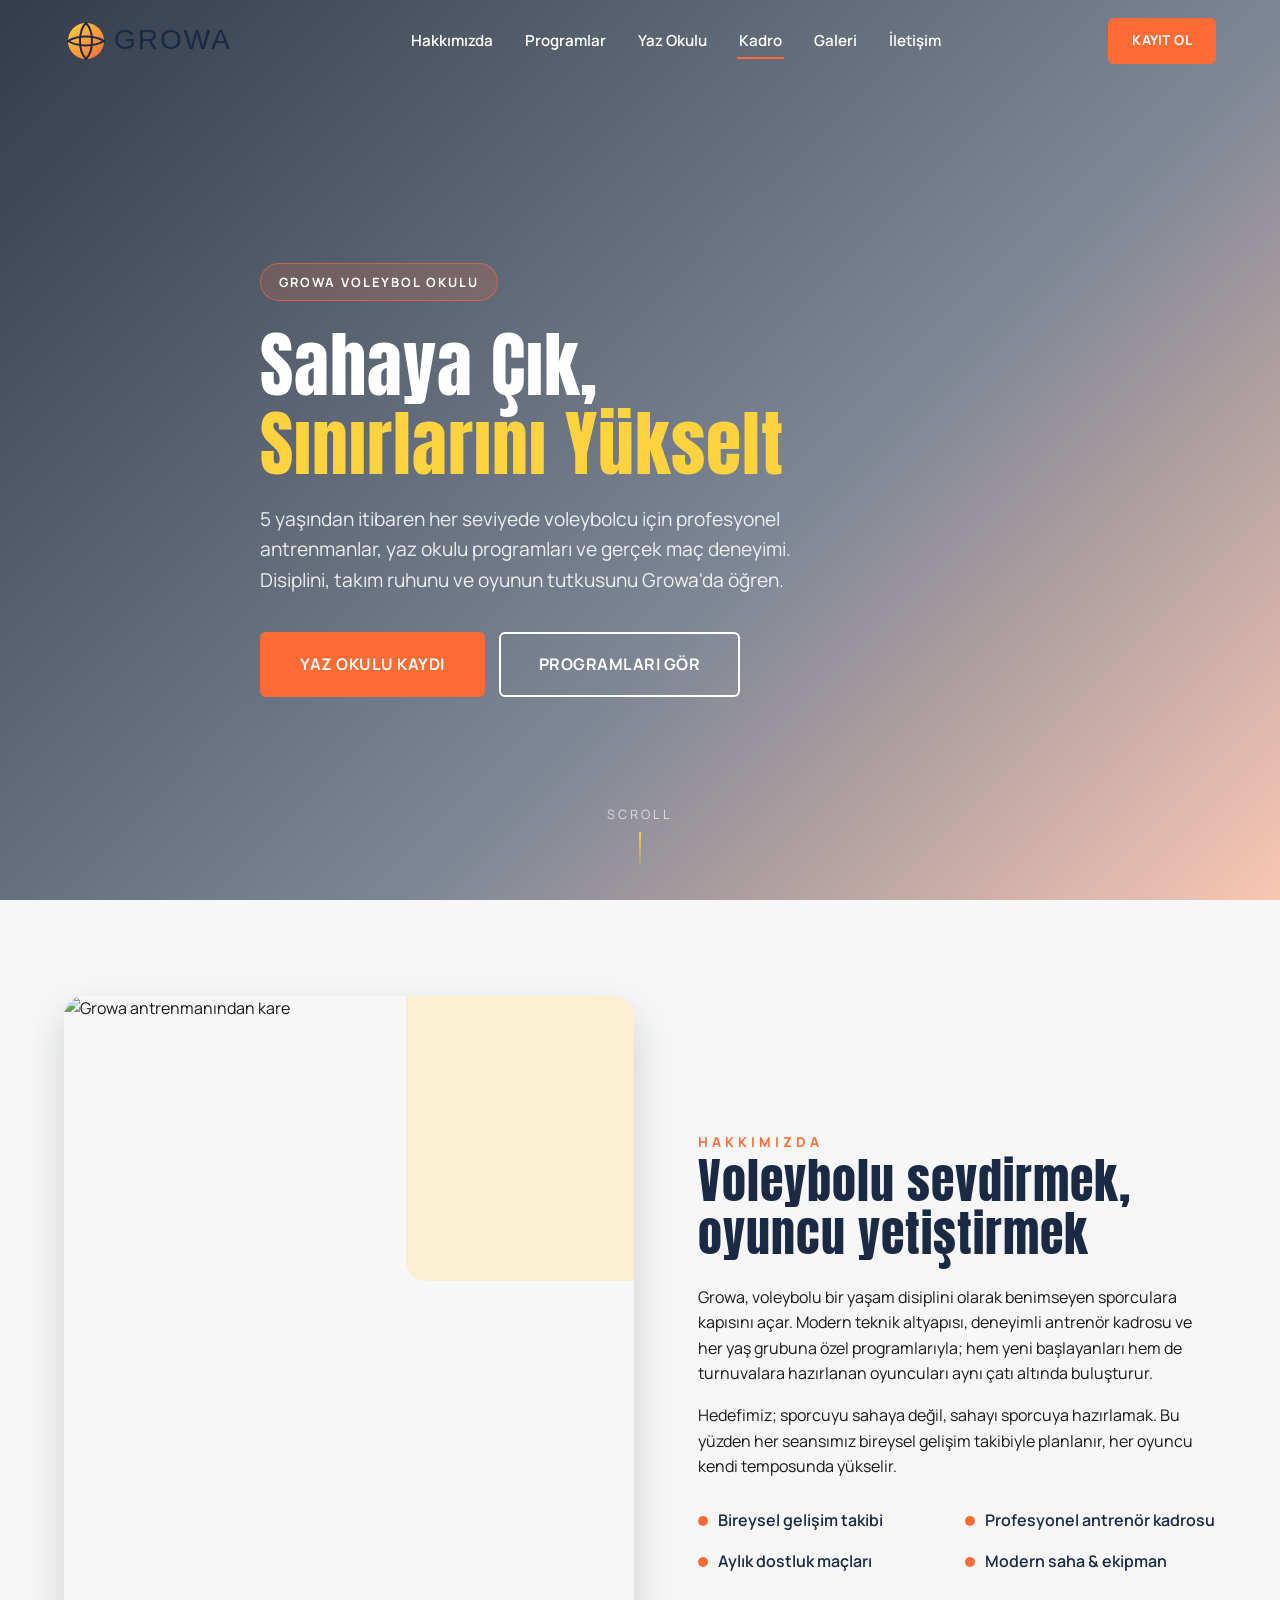
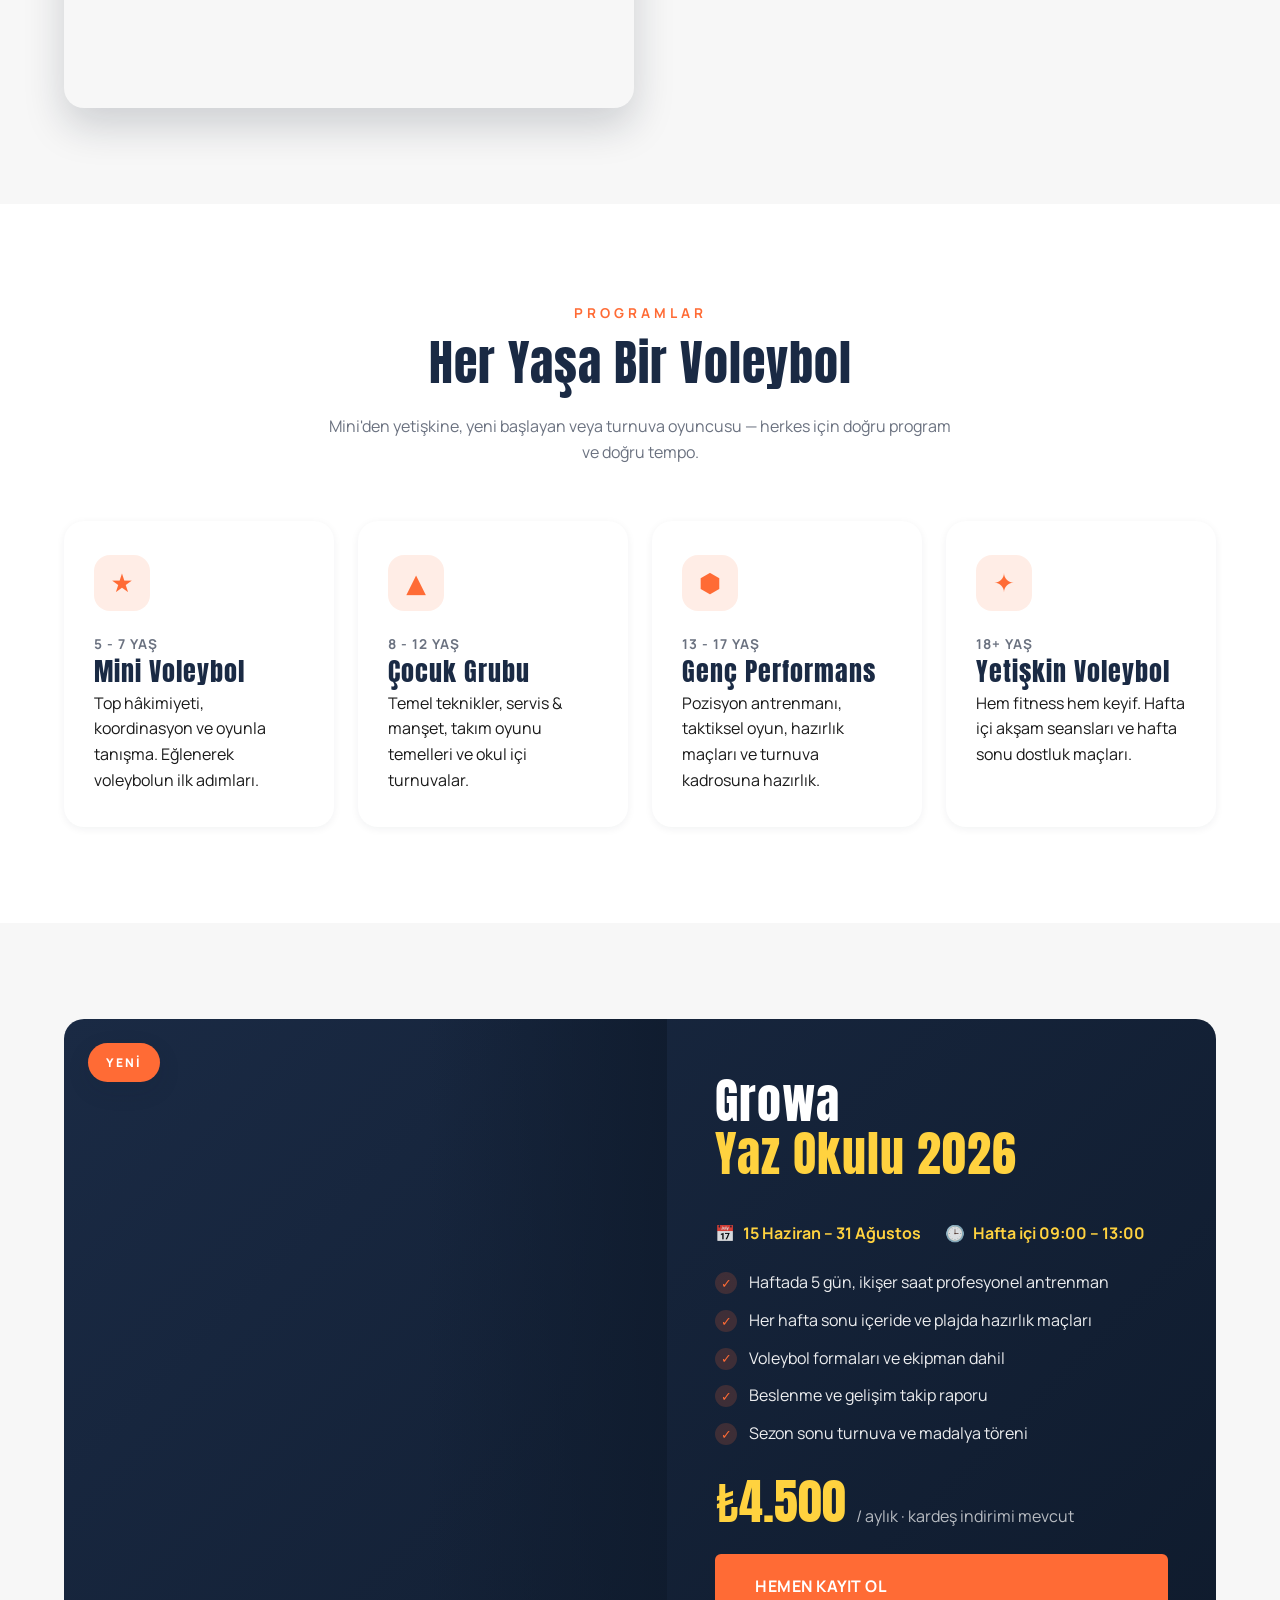
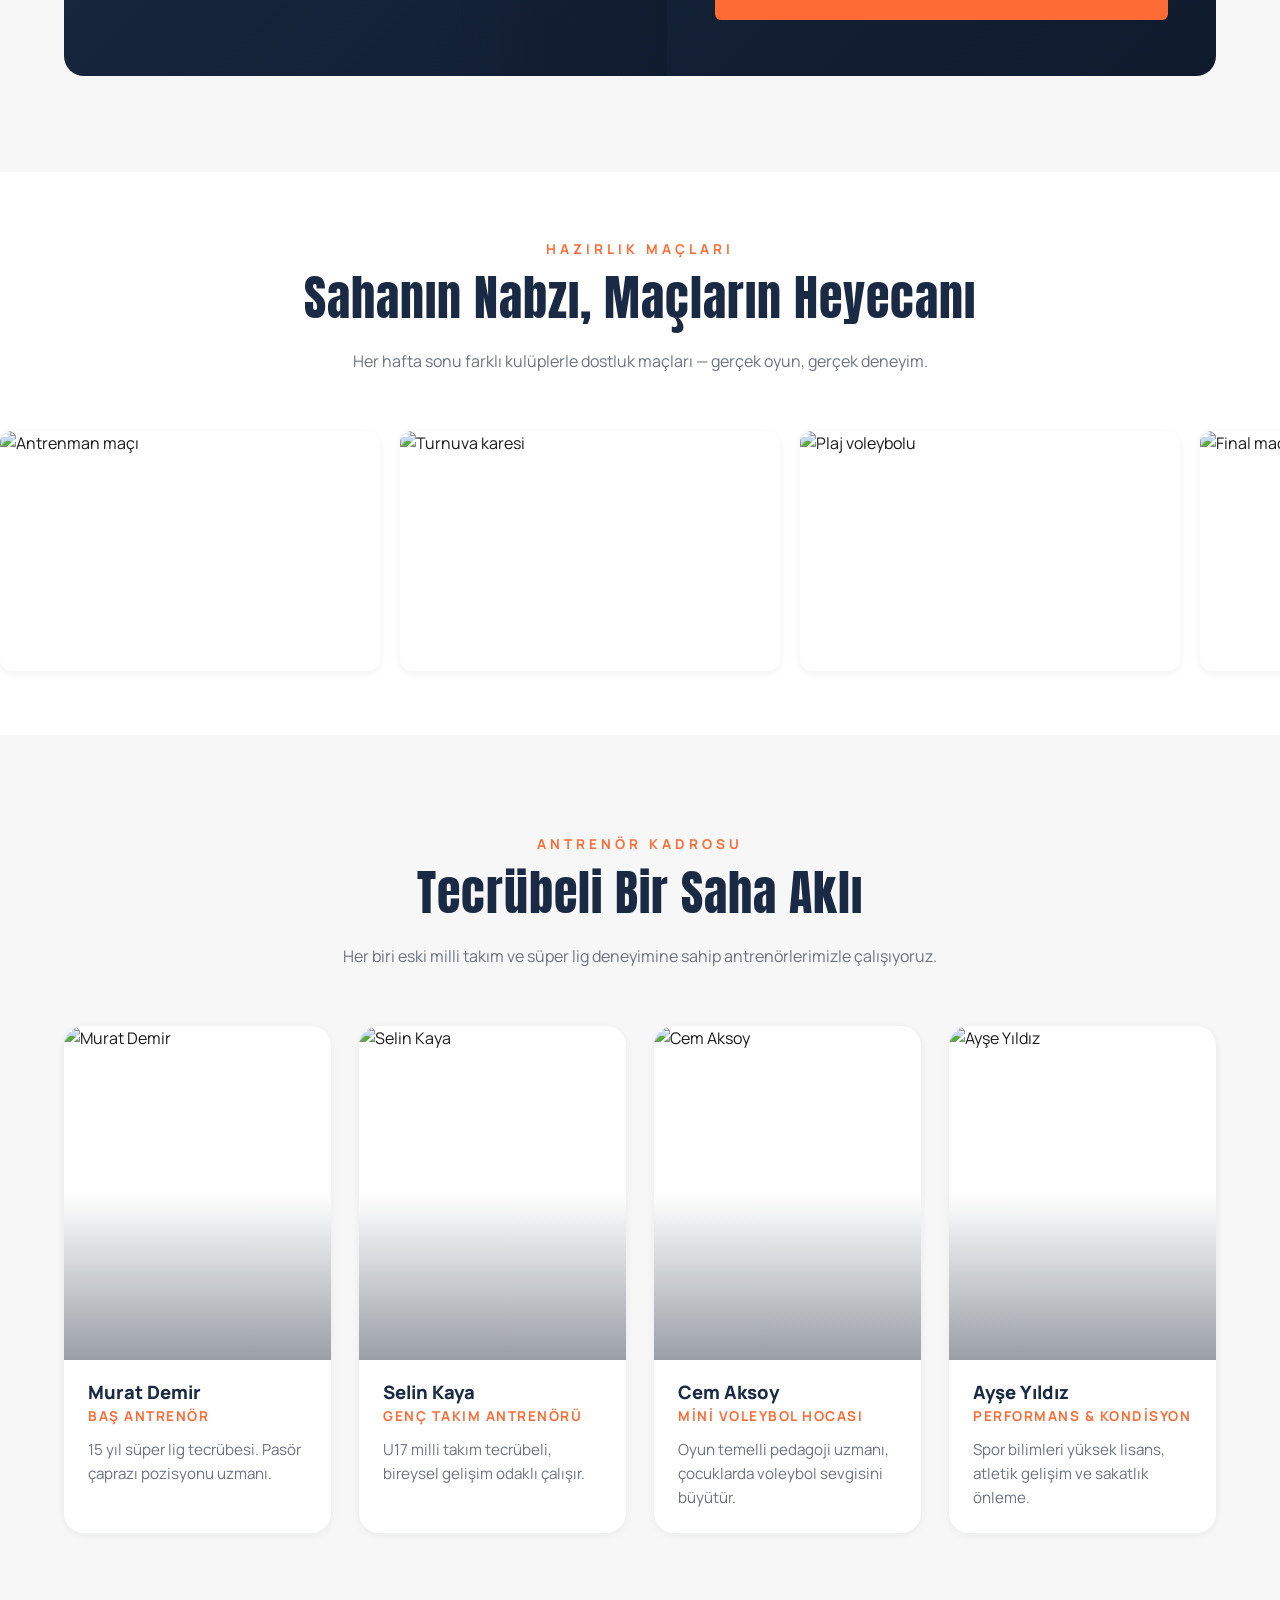
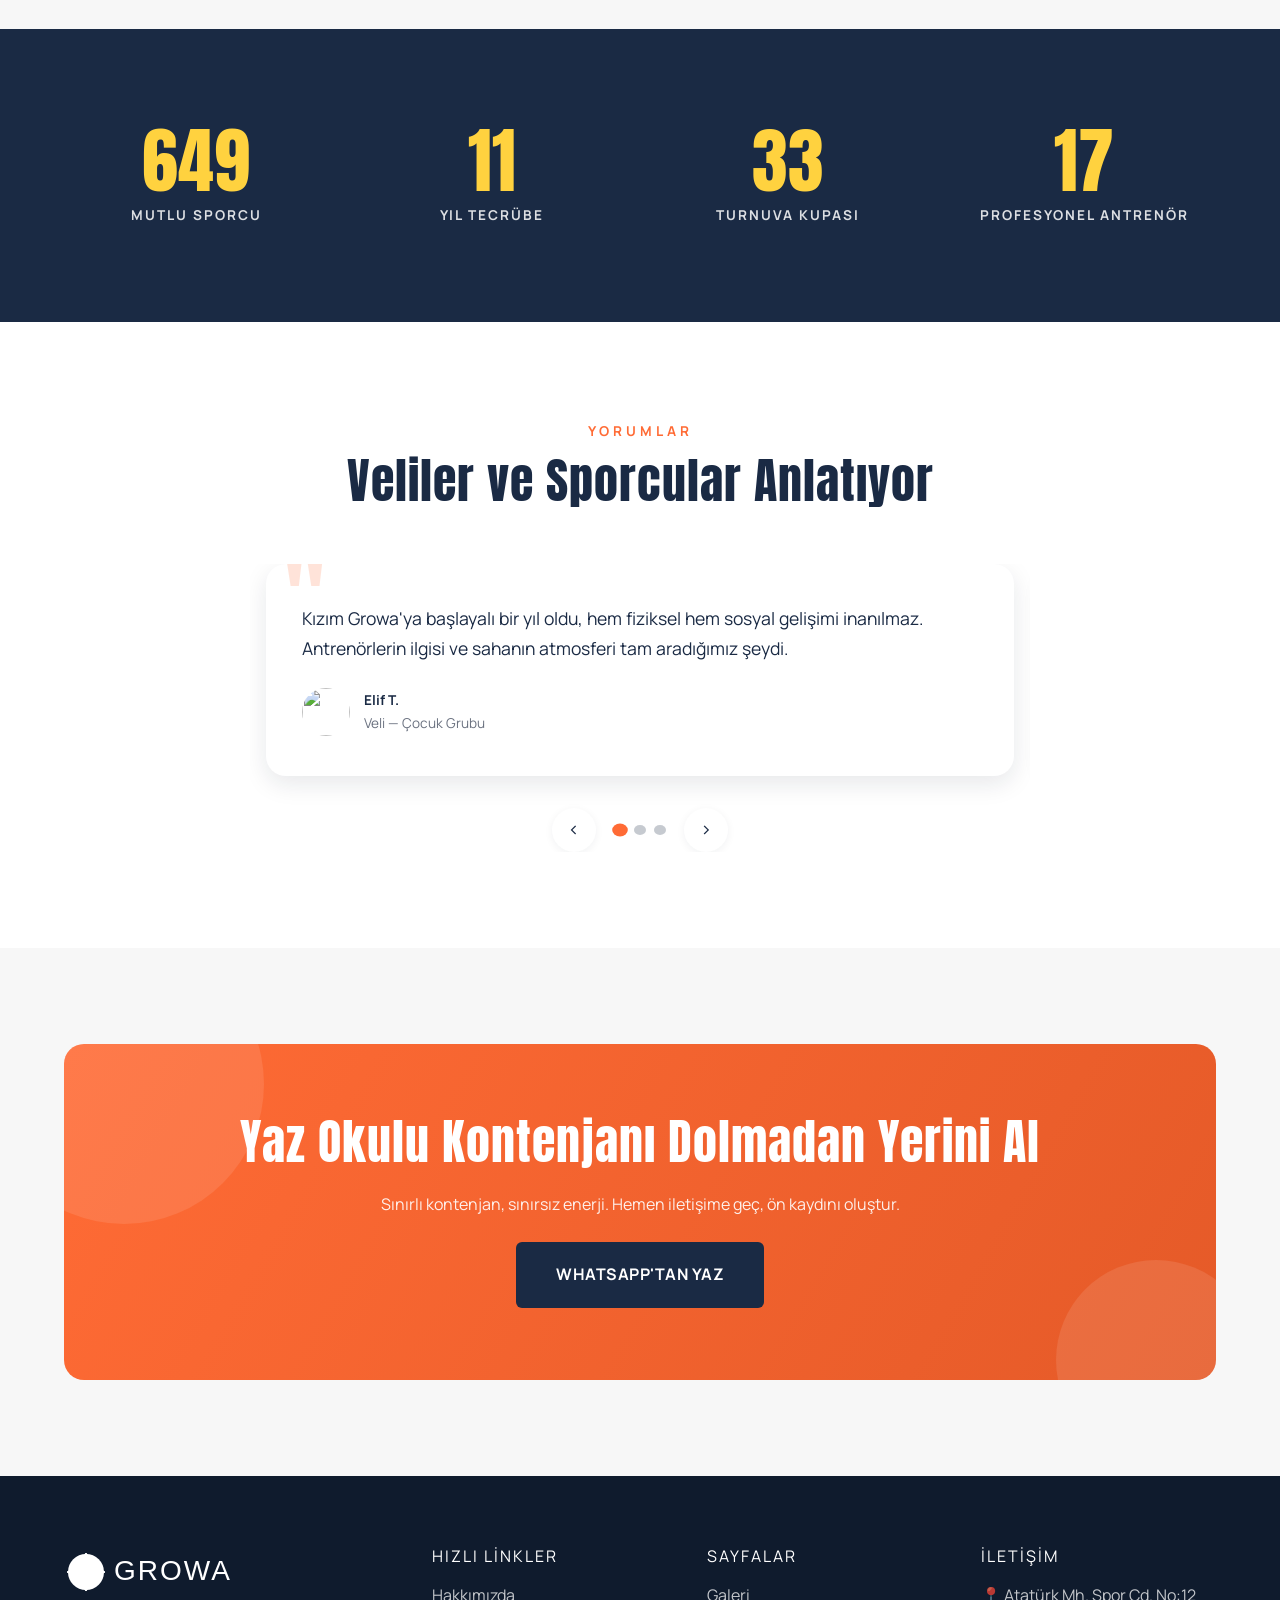
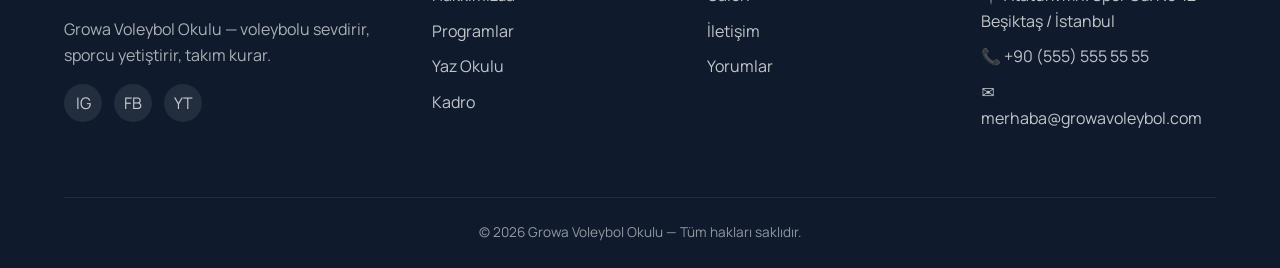
==== commit 37f73774: "fix: hero ve galerideki yanlış sport görselini voleybol ID'siyle değiştir Co-Authored-By: Claude Opu" ====
--- a/index.html
+++ b/index.html
@@ -40,7 +40,7 @@
 
   <!-- ============== HERO ============== -->
   <section class="hero" id="hero">
-    <div class="hero__bg" style="background-image:url('https://images.pexels.com/photos/1263348/pexels-photo-1263348.jpeg?auto=compress&cs=tinysrgb&w=1920');"></div>
+    <div class="hero__bg" style="background-image:url('https://images.pexels.com/photos/9633712/pexels-photo-9633712.jpeg?auto=compress&cs=tinysrgb&w=1920');"></div>
     <div class="container hero__content">
       <span class="hero__eyebrow reveal">Growa Voleybol Okulu</span>
       <h1 class="reveal" data-delay="1">Sahaya Çık,<br/><span class="accent">Sınırlarını Yükselt</span></h1>
